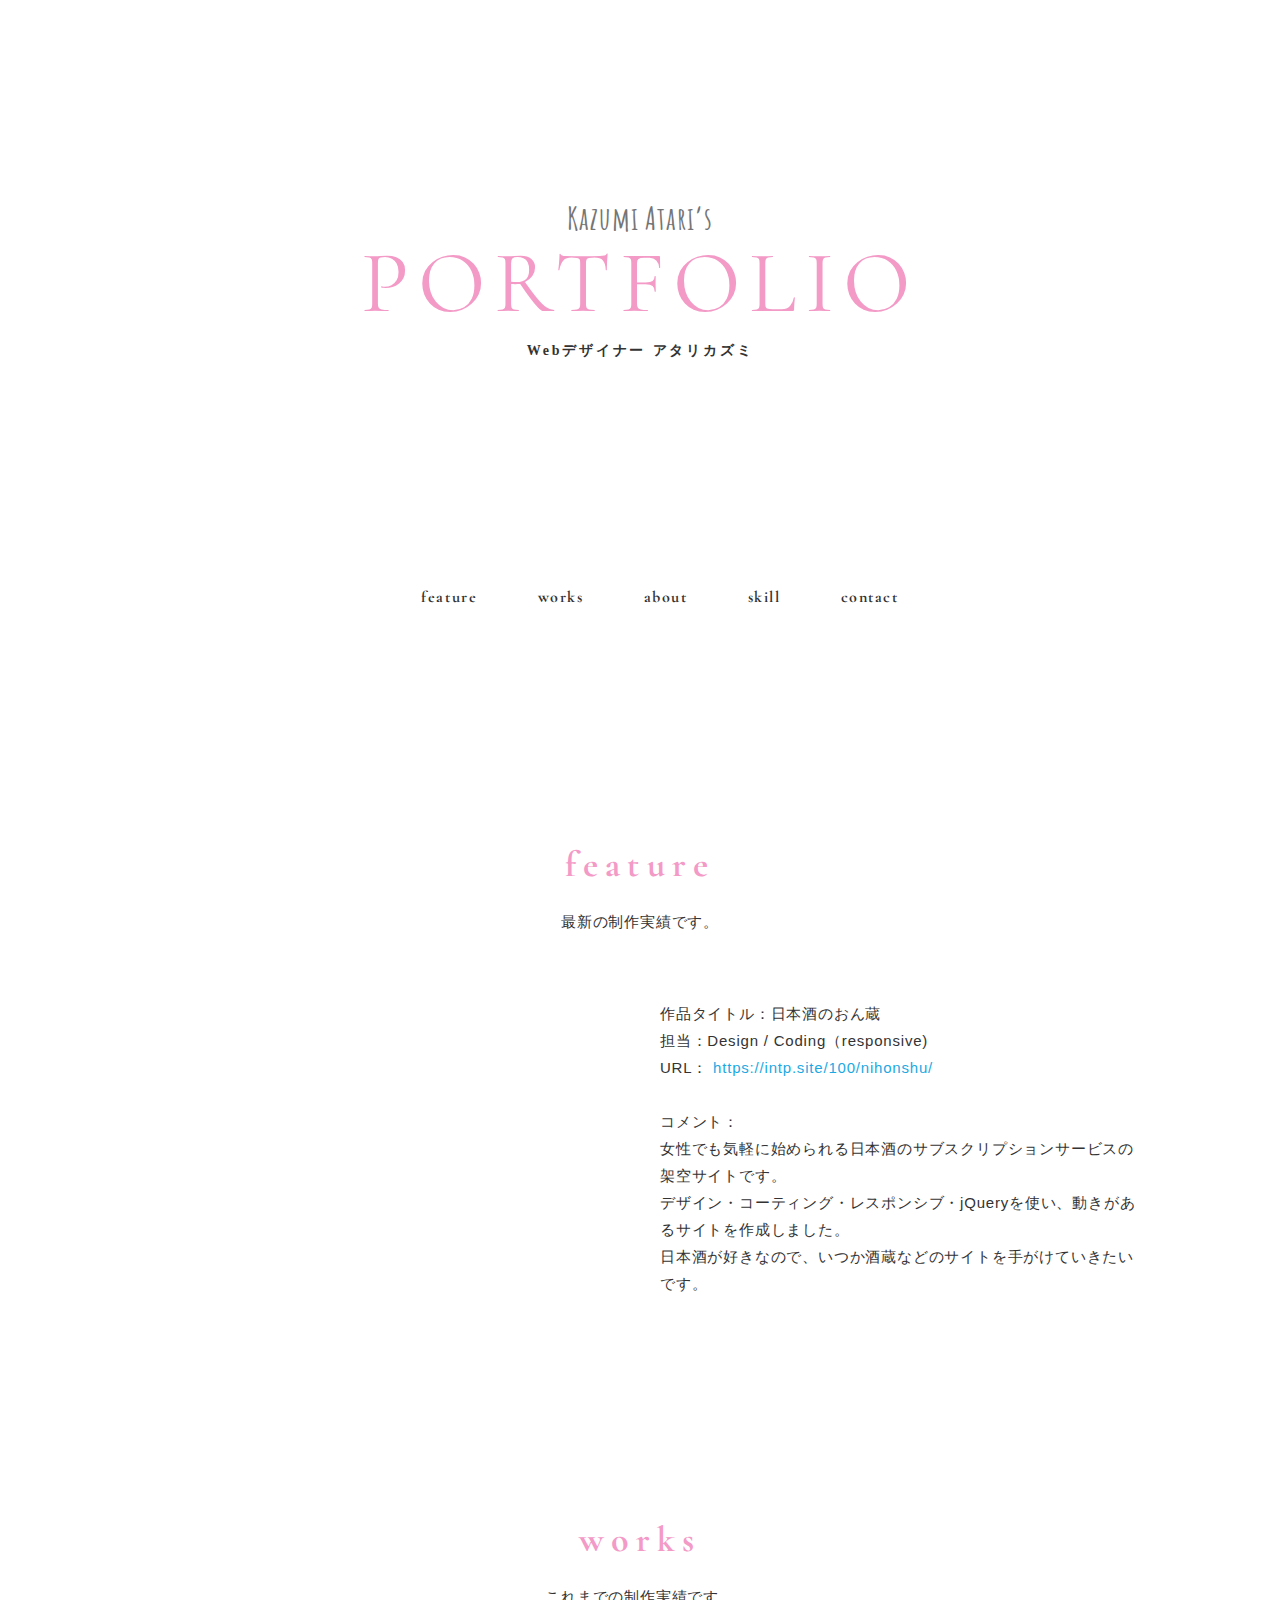
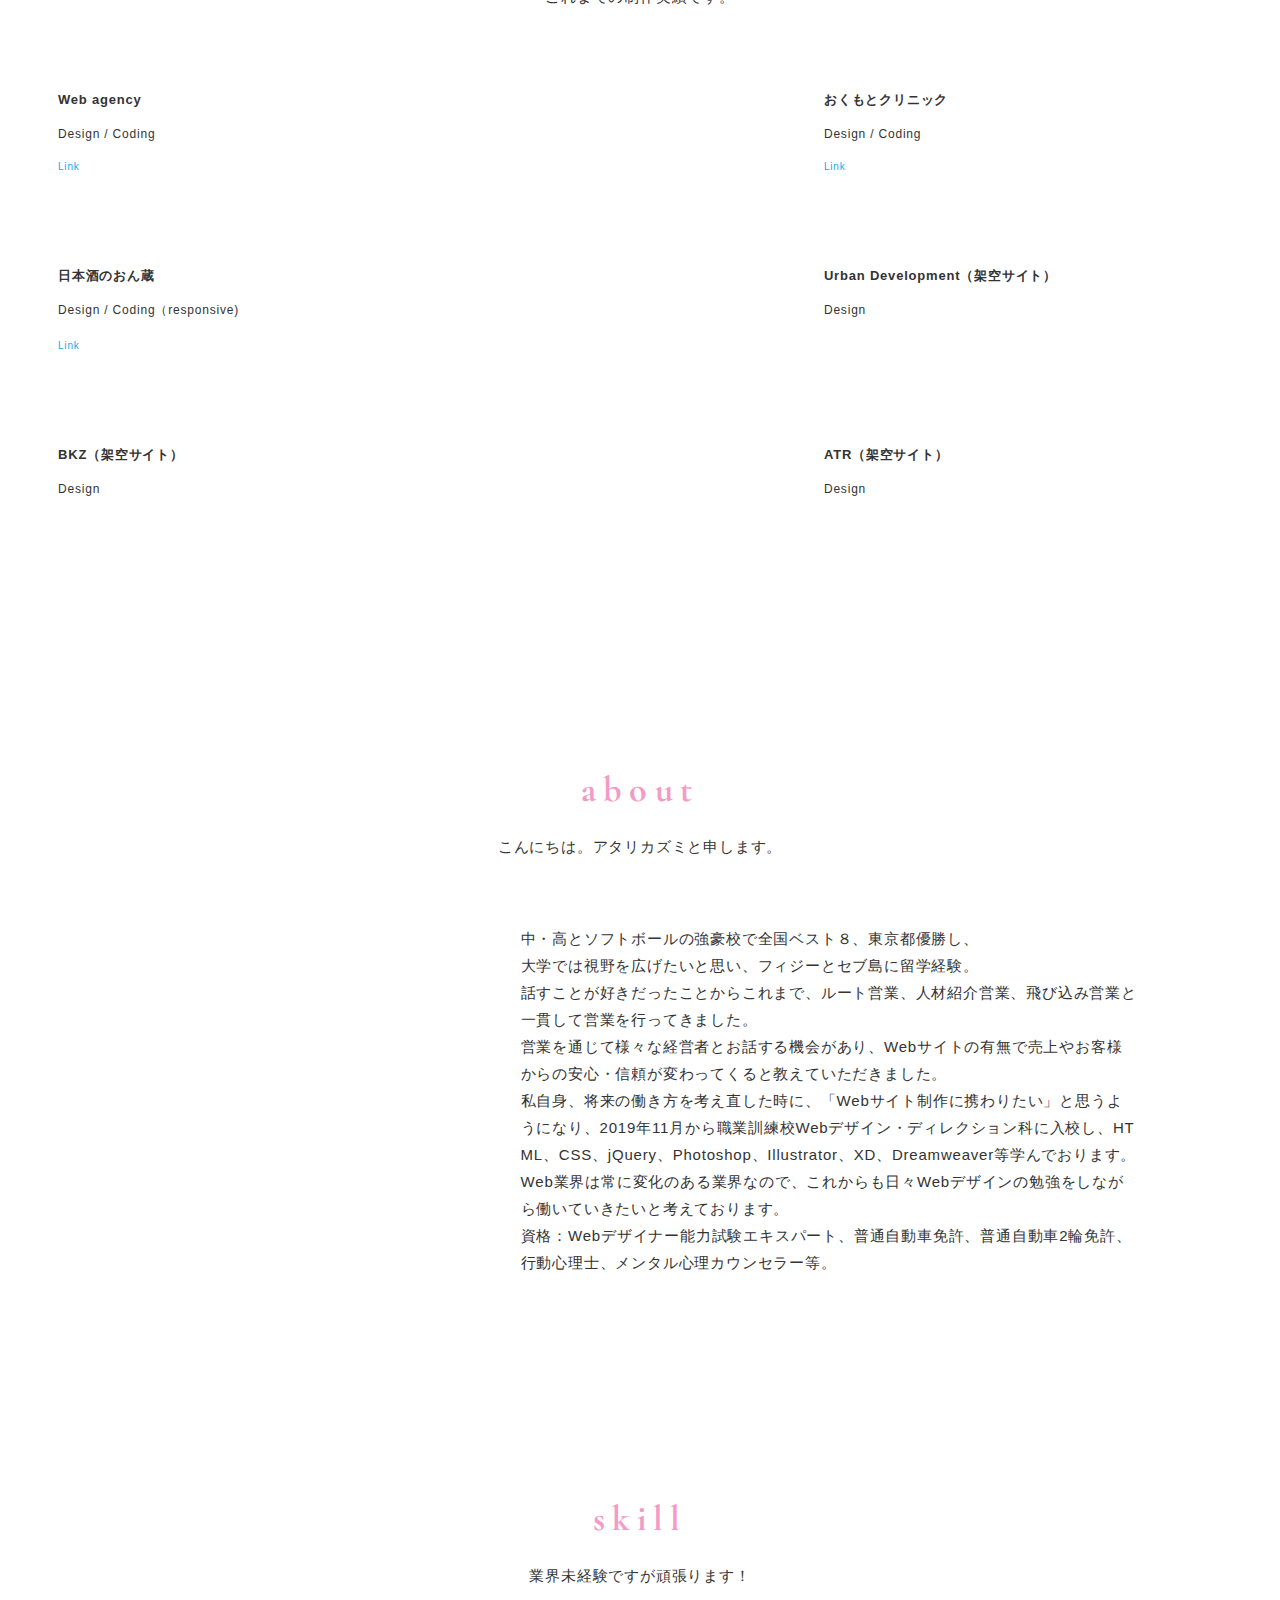
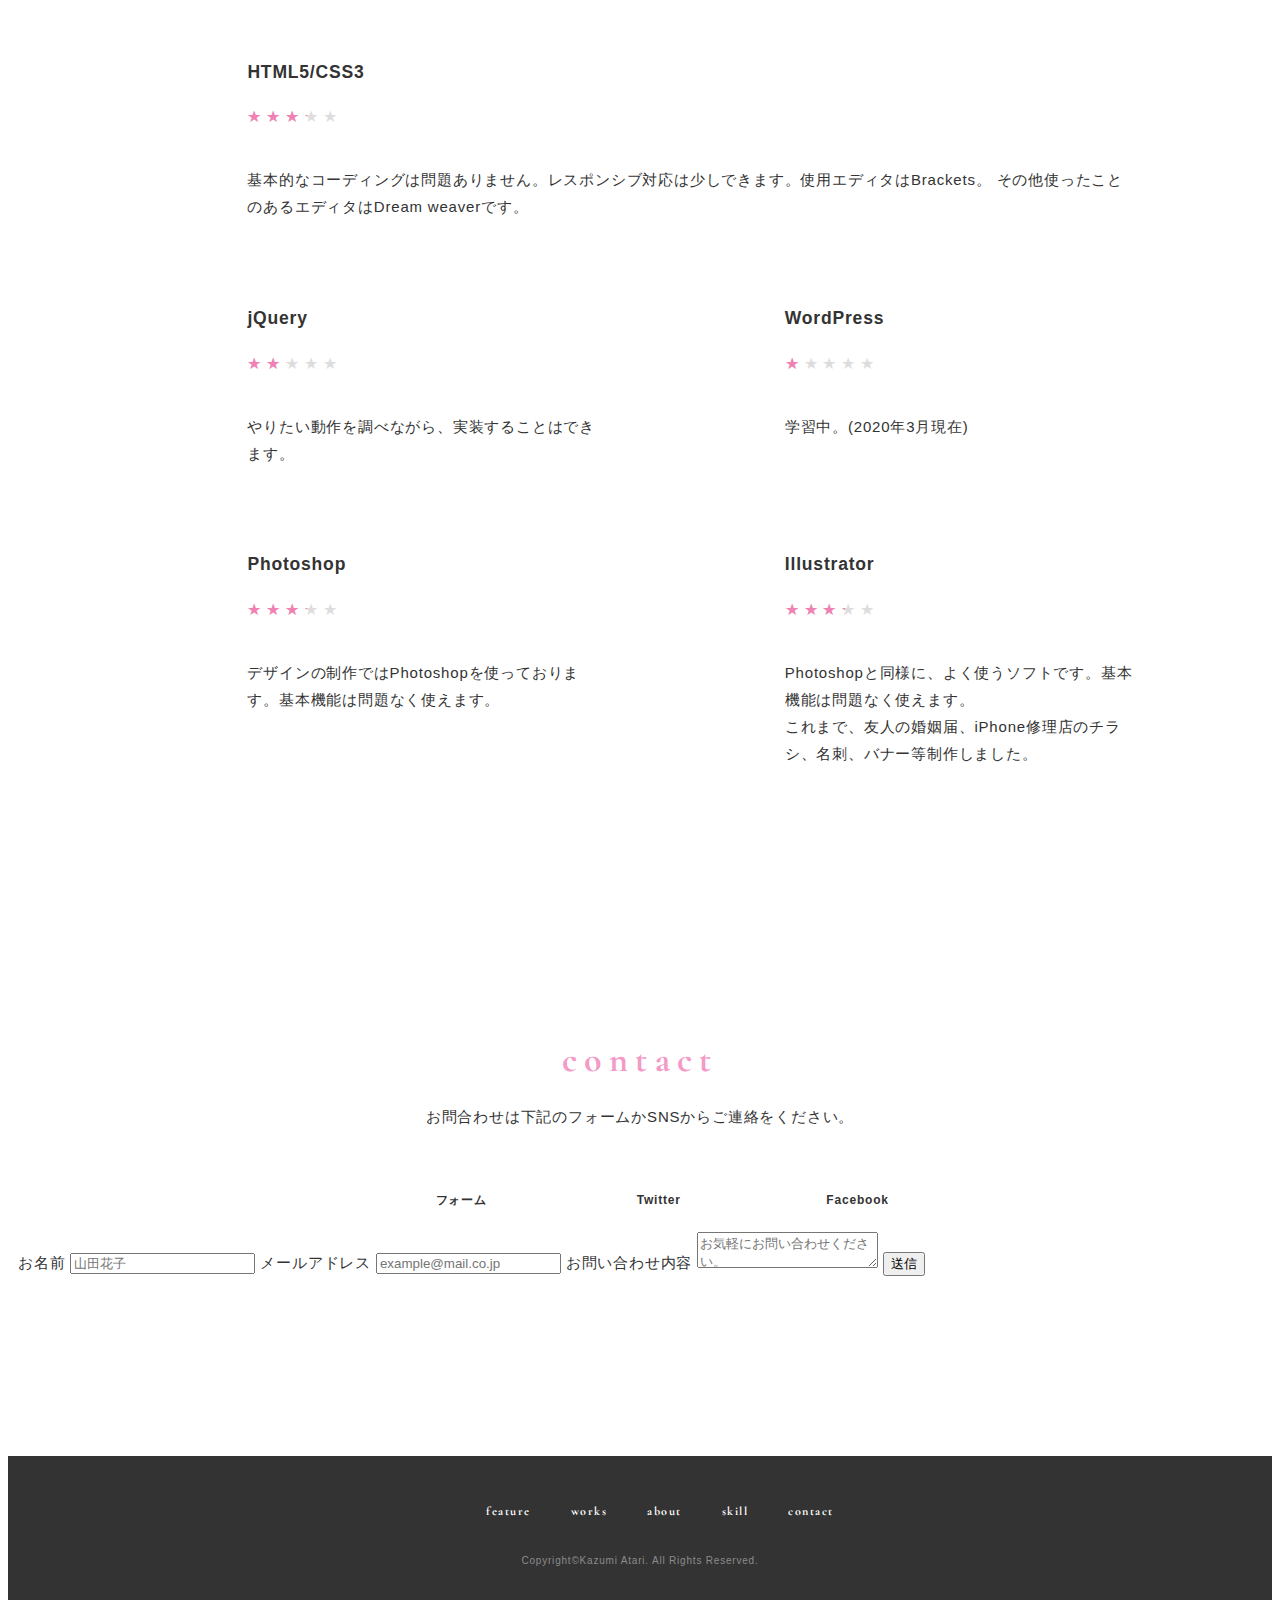
==== index.html @ 49585431 "問い合わせフォーム作成中" ====
<!DOCTYPE html>
<html>

<head>
    <meta charset="utf-8">
    <meta name="viewport" content="width=device-width,initial-scale=1.0,user-scalable=no">
    <meta property='og:type' content='website'>
    <meta property='og:title' content='Webデザイナーアタリカズミのポートフォリオ'>
    <meta property='og:url' content='URL入る'>
    <meta property='og:description' content='Webデザイナーアタリカズミのポートフォリオです。'>
    <meta property="og:image" content="img/ogp.png">
    <meta name="description" content="Webデザイナーアタリカズミのポートフォリオです。" />
    <title>Webデザイナーアタリカズミ ポートフォリオ</title>
    <link href="https://fonts.googleapis.com/css?family=Cormorant+Garamond&display=swap" rel="stylesheet">
    <link href="https://fonts.googleapis.com/css?family=Amatic+SC&display=swap" rel="stylesheet">
    <link href="css/reset.css" media="all" rel="stylesheet" type="text/css" />
    <link href="css/photoswipe/photoswipe.css" media="all" rel="stylesheet" type="text/css" />
    <link href="css/photoswipe/default-skin/default-skin.css" media="all" rel="stylesheet" type="text/css" />
    <link href="css/style.css" media="all" rel="stylesheet" type="text/css" />
    <link rel="shortcut icon" href="img/favicon.ico" />
</head>

<body>
    <div id="wrapper">
        <header id="header">
            <h1 class="logo">
                <span class="logo-name">Kazumi Atari’s</span>
                <span class="logo-title">PORTFOLIO</span>
                <span class="logo-desc">Webデザイナー アタリカズミ</span>
            </h1>
        </header>
        <nav id="gnav">
            <ul>
                <li><a href="#feature">FEATURE</a></li>
                <li><a href="#works">WORKS</a></li>
                <li><a href="#about">ABOUT</a></li>
                <li><a href="#skill">SKILL</a></li>
                <li><a href="#contact">CONTACT</a></li>
            </ul>
        </nav>
        <main id="contents">
            <section class="section" id="feature">
                <div class="inner">
                    <div class="section-title-block">
                        <h2 class="section-title">FEATURE</h2>
                        <p class="section-desc">
                            最新の制作実績です。
                        </p>
                    </div>
                    <div class="two-column-wrapper">
                        <div class="two-column-image">
                            <a href="https://intp.site/100/nihonshu/">
                                <img src="img/feature/feature1-1.jpg" alt="">
                            </a>
                        </div>
                        <div class="two-column-desc">
                            <p class="text">
                                作品タイトル：日本酒のおん蔵<br> 担当：Design / Coding（responsive)
                                <br> URL：
                                <a href="https://intp.site/100/nihonshu/">https://intp.site/100/nihonshu/</a><br>
                                <br> コメント：
                                <br>女性でも気軽に始められる日本酒のサブスクリプションサービスの架空サイトです。<br>
                                デザイン・コーティング・レスポンシブ・jQueryを使い、動きがあるサイトを作成しました。<br>
                                日本酒が好きなので、いつか酒蔵などのサイトを手がけていきたいです。
                            </p>
                        </div>
                    </div>
                </div>
            </section>
            <section class="section" id="works">
                <div class="inner">
                    <div class="section-title-block">
                        <h2 class="section-title">WORKS</h2>
                        <div class="section-desc">
                            <p class="text">
                                これまでの制作実績です。</p>
                        </div>
                    </div>
                    <div class="card-wrapper my-gallery">
                        <figure class="card">
                            <a href="img/works/work1-1.jpg" data-size="980x668" class="card-image">
                                <img src="img/works/work1-1.jpg" alt="" />
                            </a>
                            <figcaption class="card-caption">
                                <p class="card-caption-title">Web agency</p>
                                <p class="card-caption-info">Design / Coding</p>
                                <p class="card-caption-url"><a class="url-link" href="http://intp.site/100/webagency03/" target="_blank">Link</a></p>
                            </figcaption>
                        </figure>
                        <figure class="card">
                            <a href="img/works/work2-2.jpg" data-size="980x668" class="card-image">
                                <img src="img/works/work2-2.jpg" alt="" />
                            </a>
                            <figcaption class="card-caption">
                                <p class="card-caption-title">おくもとクリニック</p>
                                <p class="card-caption-info">Design / Coding</p>
                                <p class="card-caption-url"><a class="url-link" href="http://intp.site/100/okumoto02" target="_blank">Link</a></p>
                            </figcaption>
                        </figure>
                        <figure class="card">
                            <a href="img/works/work3-1.jpg" data-size="980x668" class="card-image">
                                <img src="img/works/work3-1.jpg" alt="" />
                            </a>
                            <figcaption class="card-caption">
                                <p class="card-caption-title">日本酒のおん蔵</p>
                                <p class="card-caption-info">Design / Coding（responsive)<p>
                                        <p class="card-caption-url"><a class="url-link" href="https://intp.site/100/nihonshu/" target="_blank">Link</a></p>
                            </figcaption>
                        </figure>
                        <figure class="card">
                            <a href="img/works/work4-2.jpg" data-size="980x668" class="card-image">
                                <img src="img/works/work4-2.jpg" alt="" />
                            </a>
                            <figcaption class="card-caption">
                                <p class="card-caption-title">Urban Development（架空サイト）</p>
                                <p class="card-caption-info">Design</p>
                                <p class="card-caption-url"></p>

                            </figcaption>
                        </figure>
                        <figure class="card">
                            <a href="img/works/work5-1.jpg" data-size="980x668" class="card-image">
                                <img src="img/works/work5-1.jpg" alt="" />
                            </a>
                            <figcaption class="card-caption">
                                <p class="card-caption-title">BKZ（架空サイト）</p>
                                <p class="card-caption-info">Design </p>
                                <p class="card-caption-url"></p>
                            </figcaption>
                        </figure>
                        <figure class="card">
                            <a href="img/works/work6-1.jpg" data-size="980x668" class="card-image">
                                <img src="img/works/work6-1.jpg" alt="" />
                            </a>
                            <figcaption class="card-caption">
                                <p class="card-caption-title">ATR（架空サイト）</p>
                                <p class="card-caption-info">Design</p>
                                <p class="card-caption-url"></p>
                            </figcaption>
                        </figure>

                    </div>
                </div>
            </section>

            <section class="section" id="about">
                <div class="inner">
                    <div class="section-title-block">
                        <h2 class="section-title">ABOUT</h2>
                        <p class="section-desc">
                            こんにちは。アタリカズミと申します。
                        </p>
                    </div>
                    <div class="two-column-wrapper">
                        <div class="two-column-image">
                            <img src="img/profile/myself1-1.jpg" alt="">
                        </div>
                        <div class="two-column-desc">
                            <p class="text">
                                中・高とソフトボールの強豪校で全国ベスト８、東京都優勝し、<br>大学では視野を広げたいと思い、フィジーとセブ島に留学経験。<br>話すことが好きだったことからこれまで、ルート営業、人材紹介営業、飛び込み営業と一貫して営業を行ってきました。<br>営業を通じて様々な経営者とお話する機会があり、Webサイトの有無で売上やお客様からの安心・信頼が変わってくると教えていただきました。<br>私自身、将来の働き方を考え直した時に、「Webサイト制作に携わりたい」と思うようになり、2019年11月から職業訓練校Webデザイン・ディレクション科に入校し、HTML、CSS、jQuery、Photoshop、Illustrator、XD、Dreamweaver等学んでおります。<br>Web業界は常に変化のある業界なので、これからも日々Webデザインの勉強をしながら働いていきたいと考えております。<br>
                                資格：Webデザイナー能力試験エキスパート、普通自動車免許、普通自動車2輪免許、行動心理士、メンタル心理カウンセラー等。
                            </p>
                        </div>
                    </div>
                </div>
            </section>
            <section class="section" id="skill">
                <div class="inner">
                    <div class="section-title-block">
                        <h2 class="section-title">SKILL</h2>
                        <p class="section-desc">
                            業界未経験ですが頑張ります！
                        </p>
                    </div>
                    <div class="card-wrapper">
                        <div class="card">
                            <div class="skill-icon">
                                <img src="img/skill/icon_html.png" alt="">
                            </div>
                            <div class="skill-desc">
                                <h3 class="skill-desc-title">HTML5/CSS3</h3>
                                <div class="rating">
                                    <p class="rate rate3"></p>
                                </div>
                                <p class="text">基本的なコーディングは問題ありません。レスポンシブ対応は少しできます。使用エディタはBrackets。 その他使ったことのあるエディタはDream weaverです。</p>
                            </div>
                        </div>
                        <div class="card">
                            <div class="skill-icon">
                                <img src="img/skill/icon_jQ.png" alt="">
                            </div>
                            <div class="skill-desc">
                                <h3 class="skill-desc-title">jQuery</h3>
                                <div class="rating">
                                    <p class="rate rate2"></p>
                                </div>
                                <p class="text">やりたい動作を調べながら、実装することはできます。</p>
                            </div>
                        </div>
                        <div class="card">
                            <div class="skill-icon">
                                <img src="img/skill/icon_wp.png" alt="">
                            </div>
                            <div class="skill-desc">
                                <h3 class="skill-desc-title">WordPress</h3>
                                <div class="rating">
                                    <p class="rate rate1"></p>
                                </div>
                                <p class="text">学習中。(2020年3月現在)</p>
                            </div>
                        </div>
                        <div class="card">
                            <div class="skill-icon">
                                <img src="img/skill/icon_ps.png" alt="">
                            </div>
                            <div class="skill-desc">
                                <h3 class="skill-desc-title">Photoshop</h3>
                                <div class="rating">
                                    <p class="rate rate3"></p>
                                </div>
                                <p class="text">デザインの制作ではPhotoshopを使っております。基本機能は問題なく使えます。</p>
                            </div>
                        </div>
                        <div class="card">
                            <div class="skill-icon">
                                <img src="img/skill/icon_ai.png" alt="">
                            </div>
                            <div class="skill-desc">
                                <h3 class="skill-desc-title">Illustrator</h3>
                                <div class="rating">
                                    <p class="rate rate3"></p>
                                </div>
                                <p class="text">Photoshopと同様に、よく使うソフトです。基本機能は問題なく使えます。<br>これまで、友人の婚姻届、iPhone修理店のチラシ、名刺、バナー等制作しました。</p>
                            </div>
                        </div>
                    </div>
                </div>
            </section>
            <section class="section" id="contact">
                <div class="inner">
                    <div class="section-title-block">
                        <h2 class="section-title">CONTACT</h2>
                        <p class="section-desc">
                            お問合わせは下記のフォームかSNSからご連絡をください。
                        </p>
                    </div>
                    <div class="contact-wrapper">
                        <div class="contact-list">
                            <ul>
                                <li><a href="https://forms.gle/TofEK4uDp6GhkSex5"><img src="img/mailicon1.png" alt=""><span class="contact-list-desc">フォーム</span></a></li>
                                <li><a href="https://twitter.com/9caratyotsuya" target="_blank"><img src="img/Twittericon2.png" alt=""><span class="contact-list-desc">Twitter</span></a></li>
                                <li><a href="https://www.facebook.com/kazumi.fujimori.1" target="_blank"><img src="img/facebookicon2.png" alt=""><span class="contact-list-desc">Facebook</span></a></li>
                            </ul>
                        </div>
                        <!--お問い合わせフォーム-->
                        <form action="https://docs.google.com/forms/u/0/d/e/1FAIpQLSdcruyiaCbQeuOy3saXbfIEdpFDTZ9BqQhht2-lJPRNF5uXUA/formResponse">
<!--                        <form method="post">-->
                            <label for="name">お名前</label>
                            <input id="name" type="text" name="entry.698546383" placeholder="山田花子" required>
                            <label for="email">メールアドレス</label>
                            <input id="email" type="text" name="entry.2118870447" placeholder="example@mail.co.jp" required>
                            <label for="msg">お問い合わせ内容</label>
                            <textarea id="msg" name="entry.1753307972" placeholder="お気軽にお問い合わせください。" required></textarea>
                            <button id="submit-button" type="button" name="button" value="送信">送信</button>
                        </form>
                    </div>
                </div>
            </section>
        </main>
        <footer id="footer">
            <div class="inner">
                <nav class="footer-link">
                    <ul>
                        <li><a href="#feature">FEATURE</a></li>
                        <li><a href="#works">WORKS</a></li>
                        <li><a href="#about">ABOUT</a></li>
                        <li><a href="#skill">SKILL</a></li>
                        <li><a href="#contact">CONTACT</a></li>
                    </ul>
                </nav>
                <p class="copyright">Copyright&copy;Kazumi Atari. All Rights Reserved.</p>
            </div>
        </footer>
    </div>


    <!-- Root element of PhotoSwipe. Must have class pswp. -->
    <div class="pswp" tabindex="-1" role="dialog" aria-hidden="true">

        <!-- Background of PhotoSwipe.
           It's a separate element as animating opacity is faster than rgba(). -->
        <div class="pswp__bg"></div>

        <!-- Slides wrapper with overflow:hidden. -->
        <div class="pswp__scroll-wrap">

            <!-- Container that holds slides.
              PhotoSwipe keeps only 3 of them in the DOM to save memory.
              Don't modify these 3 pswp__item elements, data is added later on. -->
            <div class="pswp__container">
                <div class="pswp__item"></div>
                <div class="pswp__item"></div>
                <div class="pswp__item"></div>
            </div>

            <!-- Default (PhotoSwipeUI_Default) interface on top of sliding area. Can be changed. -->
            <div class="pswp__ui pswp__ui--hidden">

                <div class="pswp__top-bar">

                    <!--  Controls are self-explanatory. Order can be changed. -->

                    <div class="pswp__counter"></div>

                    <button class="pswp__button pswp__button--close" title="Close (Esc)"></button>



                    <button class="pswp__button pswp__button--fs" title="Toggle fullscreen"></button>

                    <button class="pswp__button pswp__button--zoom" title="Zoom in/out"></button>

                    <!-- Preloader demo http://codepen.io/dimsemenov/pen/yyBWoR -->
                    <!-- element will get class pswp__preloader--active when preloader is running -->
                    <div class="pswp__preloader">
                        <div class="pswp__preloader__icn">
                            <div class="pswp__preloader__cut">
                                <div class="pswp__preloader__donut"></div>
                            </div>
                        </div>
                    </div>
                </div>

                <div class="pswp__share-modal pswp__share-modal--hidden pswp__single-tap">
                    <div class="pswp__share-tooltip"></div>
                </div>

                <button class="pswp__button pswp__button--arrow--left" title="Previous (arrow left)">
                </button>

                <button class="pswp__button pswp__button--arrow--right" title="Next (arrow right)">
                </button>

                <div class="pswp__caption">
                    <div class="pswp__caption__center"></div>
                </div>

            </div>

        </div>


    </div>
    <script src="https://ajax.googleapis.com/ajax/libs/jquery/1.12.4/jquery.min.js"></script>
    <script type='text/javascript' src="js/photoswipe/photoswipe.min.js"></script>
    <script type='text/javascript' src="js/photoswipe/photoswipe-ui-default.js"></script>
    <script type='text/javascript' src="js/photoswipe/photoswipe_setup.js"></script>
    <script type='text/javascript' src="js/script.js"></script>
</body></html>
---- css/style.css ----
/* CSS Document */

*,
*:before,
*:after {
  -webkit-box-sizing: border-box;
  -moz-box-sizing: border-box;
  -o-box-sizing: border-box;
  -ms-box-sizing: border-box;
  box-sizing: border-box;
}

body {
  font-family: 'ヒラギノ角ゴ Pro W3', 'Hiragino Kaku Gothic Pro', "游ゴシック Medium", "Yu Gothic Medium", "游ゴシック体", YuGothic, 'メイリオ', Meiryo, Osaka, 'ＭＳ Ｐゴシック', 'MS PGothic', sans-serif;
  color: #333;
  font-size: 15px;
  line-height: 1.8;
  letter-spacing: .8px;
  word-break: break-all;
}

a {
  color: #1ca9e3;
  text-decoration: none;
}

a:hover,
a:hover img {
  opacity: .8;
  -webkit-transition: all .3s;
  -moz-transition: all .3s;
  -ms-transition: all .3s;
  -o-transition: all .3s;
  transition: all .3s;
}

img,
video,
object {
  max-width: 100%;
  height: auto;
  border: none;
  vertical-align: bottom;
  display: block;
}

ul,
li {
  list-style: none;
}

/*--------------------------------
　全体
---------------------------------*/

#wrapper {
  background-color: #fff;
}

.inner {
  max-width: 1320px;
  width: 100%;
  margin: 0 auto;
  padding: 0 10px;
}

#contents {
  padding: 100px 0;
}

/*--------------------------------
　ヘッダー
---------------------------------*/

#header {
  display: -webkit-box;
  display: -ms-flexbox;
  display: flex;
  -webkit-box-pack: center;
  -ms-flex-pack: center;
  justify-content: center;
  -webkit-align-items: center;
  -ms-align-items: center;
  align-items: center;
  height: 550px;
}

#header .logo {
  display: block;
}

#header .logo-name {
  display: block;
  font-family: 'Amatic SC', cursive;
  font-size: 32px;
  line-height: 1;
  text-align: center;
  color: #757575;
  margin-bottom: 5px;
}

#header .logo-title {
  font-family: 'Cormorant Garamond', serif;
  font-size: 88px;
  font-weight: normal;
  color: #f39ac7;
  line-height: 1;
  letter-spacing: .1em;
}

#header .logo-desc {
  font-family: "ヒラギノ明朝 Pro", "Hiragino Mincho Pro", "游明朝体", "Yu Mincho", YuMincho, "MS P明朝", "MS PMincho", serif;
  display: block;
  font-size: 14px;
  letter-spacing: .2em;
  text-align: center;
  margin-top: 10px;

}

/*--------------------------------
　グローバルナビ
---------------------------------*/

#gnav {
  padding: 10px;
  font-family: 'Cormorant Garamond', serif;

  z-index: 100;
}

#gnav ul {
  display: -webkit-box;
  display: -ms-flexbox;
  display: flex;
  -ms-flex-wrap: wrap;
  flex-wrap: wrap;
  -webkit-box-pack: center;
  -ms-flex-pack: center;
  justify-content: center;
}

#gnav li {
  padding: 0 30px;
}

#gnav li a {
  font-weight: bold;
  font-size: 16px;
  color: #333;
  letter-spacing: .1em;
  text-transform: lowercase;
}

#gnav.fixed {
  position: fixed;
  top: 0;
  left: 0;
  width: 100%;
  background-color: #fff;
  box-shadow: 0px 6px 3px -3px rgba(0, 0, 0, 0.2);
  -webkit-box-shadow: 0px 6px 3px -3px rgba(0, 0, 0, 0.2);
  -moz-box-shadow: 0px 6px 3px -3px rgba(0, 0, 0, 0.2);
  transform: translate3d(0, 0, 0);
}

/*--------------------------------
　Section
---------------------------------*/

.section .inner {
  padding: 80px 10px;
}

.section .section-title-block {
  text-align: center;
  margin-bottom: 30px;
}

.section .section-title {
  font-family: 'Cormorant Garamond', serif;
  text-transform: lowercase;
  letter-spacing: .2em;
  display: inline-block;
  font-size: 36px;
  line-height: 1;
  margin-bottom: 10px;
  color: #f39ac7;
}

.section .section-desc {
  text-align: center;
}

.two-column-wrapper {
  width: 80%;
  margin: 0 auto;
  padding: 20px 0;
  display: -webkit-box;
  display: -ms-flexbox;
  display: flex;
  -ms-flex-wrap: nowrap;
  flex-wrap: nowrap;
  -webkit-box-pack: justify;
  -ms-flex-pack: justify;
  justify-content: space-between;
}

.two-column-image {
  width: 33%;
}

.two-column-image img {
  margin: 0 auto;
}

.two-column-desc {
  width: 62%;
}

/*--------------------------------
　feature
---------------------------------*/

#feature .two-column-image {
  width: 48%;
}

#feature .two-column-desc {
  width: 48%;
}

/*--------------------------------
　works
---------------------------------*/

#works .card {
  width: 32%;
}

#works .card {
  margin-bottom: 50px;
}

#works .card-image {
  display: block;
  margin-bottom: 8px;
}

#works .card-caption-title {
  font-size: 13px;
  font-weight: bold;
}

#works .card-caption-info {
  font-size: 12px;
}

#works .card-caption-url {
  font-size: 10px;
}

#works .card-wrapper {
  padding: 20px 0;
  display: -webkit-box;
  display: -ms-flexbox;
  display: flex;
  -ms-flex-wrap: wrap;
  flex-wrap: wrap;
  -webkit-box-pack: justify;
  -ms-flex-pack: justify;
  justify-content: space-between;
}

/*--------------------------------
　about
---------------------------------*/

#about .two-column-image {
  width: 33%;
}

#about .two-column-desc {
  width: 62%;
}

/*--------------------------------
 skill
---------------------------------*/

#skill .card-wrapper {
  width: 80%;
  margin: 0 auto;
  padding: 20px 0;
  display: -webkit-box;
  display: -ms-flexbox;
  display: flex;
  -ms-flex-wrap: wrap;
  flex-wrap: wrap;
  -webkit-box-pack: justify;
  -ms-flex-pack: justify;
  justify-content: space-between;
}

#skill .card {
  flex-basis: 46%;
  margin-bottom: 50px;
  display: -webkit-box;
  display: -ms-flexbox;
  display: flex;
  -ms-flex-wrap: nowrap;
  flex-wrap: nowrap;
  -webkit-box-pack: justify;
  -ms-flex-pack: justify;
  justify-content: space-between;
}

#skill .card:first-child {
  flex-basis: 100%;
}

#skill .skill-icon {
  flex-basis: 75px;
}

#skill .skill-icon img {
  width: 75px;
}

#skill .skill-desc {
  flex-basis: calc(100% - 75px - 30px);
}

#skill .skill-desc-title {
  margin-bottom: 3px;
}

#skill .rate {
  font-size: 16px;
  position: relative;
  display: inline-block;
  width: 100%;
  height: 20px;
  letter-spacing: .3em;
}

#skill .rate:before,
#skill .rate:after {
  line-height: 20px;
  position: absolute;
  top: 0;
  left: 0;
  display: inline-block;
  height: 20px;
  content: "★★★★★";
}

#skill .rate:before {
  color: #ddd;
}

#skill .rate:after {
  overflow: hidden;
  white-space: nowrap;
  color: #f181b4;
}

#skill .rate1:after {
  width: 20px;
}

#skill .rate2:after {
  width: 40px;
}

#skill .rate3:after {
  width: 60px;
}

#skill .rate4:after {
  width: 80px;
}

#skill .rate5:after {
  width: 100px;
}

/*--------------------------------
 contact
---------------------------------*/

#contact .contact-list {
  padding: 20px 0;
}

#contact .contact-list ul {
  width: 40%;
  margin: 0 auto;
  display: -webkit-box;
  display: -ms-flexbox;
  display: flex;
  -ms-flex-wrap: wrap;
  flex-wrap: wrap;
  -webkit-box-pack: justify;
  -ms-flex-pack: justify;
  justify-content: space-between;
  align-self: flex-end;
}

#contact .contact-list li {
  text-align: center;
}

#contact .contact-list li a {
  color: #333;
}

#contact .contact-list li img {
  width: 60px;
  margin: 0 auto 5px;
}

#contact .contact-list-desc {
  font-size: 12px;
  font-weight: bold;
}

/*--------------------------------
 Footer
---------------------------------*/

#footer {
  background-color: #333;
}

#footer .inner {
  padding: 30px;
}

#footer .footer-link ul {
  font-family: 'Cormorant Garamond', serif;
  letter-spacing: .1em;
  text-transform: lowercase;
  margin-bottom: 30px;
  display: -webkit-box;
  display: -ms-flexbox;
  display: flex;
  -ms-flex-wrap: wrap;
  flex-wrap: wrap;
  -webkit-justify-content: center;
  -moz-justify-content: center;
  justify-content: center;
}

#footer .footer-link li {
  font-size: 12px;
  padding: 0 20px;
}

#footer .footer-link li a {
  color: #fff;
  font-weight: bold;
}

#footer .copyright {
  font-size: 10px;
  color: #8c8c8c;
  text-align: center;
}

/*media Queries 767
----------------------------------------------------*/

@media screen and (max-width: 767px) {
  body {
    font-size: 13px;
    line-height: 1.7;
  }

  #header {
    height: 60vh;
  }

  #header .logo-title {
    font-size: 40px;
  }

  #header .logo-name {
    font-size: 16px;
  }

  #header .logo-desc {
    font-size: 10px;
  }

  #gnav li {
    padding: 0 10px;
  }

  #gnav li a {
    font-size: 12px;
  }

  #gnav li a:hover {
    opacity: 1;
  }

  #contents {
    padding: 40px 0;
  }

  .section .inner {
    padding: 30px 15px;
  }

  .section .section-title-block {
    margin-bottom: 10px;
  }

  .section .section-title {
    font-size: 32px;
  }

  #feature .two-column-wrapper {
    width: 100%;
    -ms-flex-wrap: wrap;
    flex-wrap: wrap;
  }

  #feature .two-column-image {
    width: 90%;
    margin: 0 auto 20px;
  }

  #feature .two-column-desc {
    width: 100%;
  }

  #works .card {
    width: 48%;
  }

  #works .card-caption-title {
    font-size: 12px;
  }

  #works .card-caption-info {
    font-size: 11px;
  }

  #about .two-column-wrapper {
    width: 100%;
    -ms-flex-wrap: wrap;
    flex-wrap: wrap;
  }

  #about .two-column-image {
    width: 50%;
    margin: 0 auto 20px;
  }

  #about .two-column-desc {
    width: 100%;
  }

  #skill .card-wrapper {
    width: 100%;
  }

  #skill .card {
    flex-basis: 100%;
  }

  #skill .skill-icon {
    flex-basis: 45px;
  }

  #skill .skill-icon img {
    width: 45px;
  }

  #skill .skill-desc {
    flex-basis: calc(100% - 45px - 20px);
  }

  #skill .rate {
    height: 15px;
    font-size: 15px;
  }

  #skill .rate:before,
  #skill .rate:after {
    height: 15px;
    line-height: 15px;
  }

  #skill .rate1:after {
    width: 15px;
  }

  #skill .rate2:after {
    width: 35px;
  }

  #skill .rate3:after {
    width: 55px;
  }

  #skill .rate4:after {
    width: 75px;
  }

  #skill .rate5:after {
    width: 95px;
  }

  #contact .contact-list ul {
    width: 100%;
  }

  #contact .contact-list li {
    flex-basis: 30%;
  }

  #contact .contact-list li img {
    width: 30px;
  }

  #contact .contact-list-desc {
    font-size: 12px;
  }

  #footer .inner {
    padding: 20px 0;
  }

  #footer .footer-link li {
    font-size: 10px;
    padding: 0 10px;
    margin-bottom: 5px;
  }
}
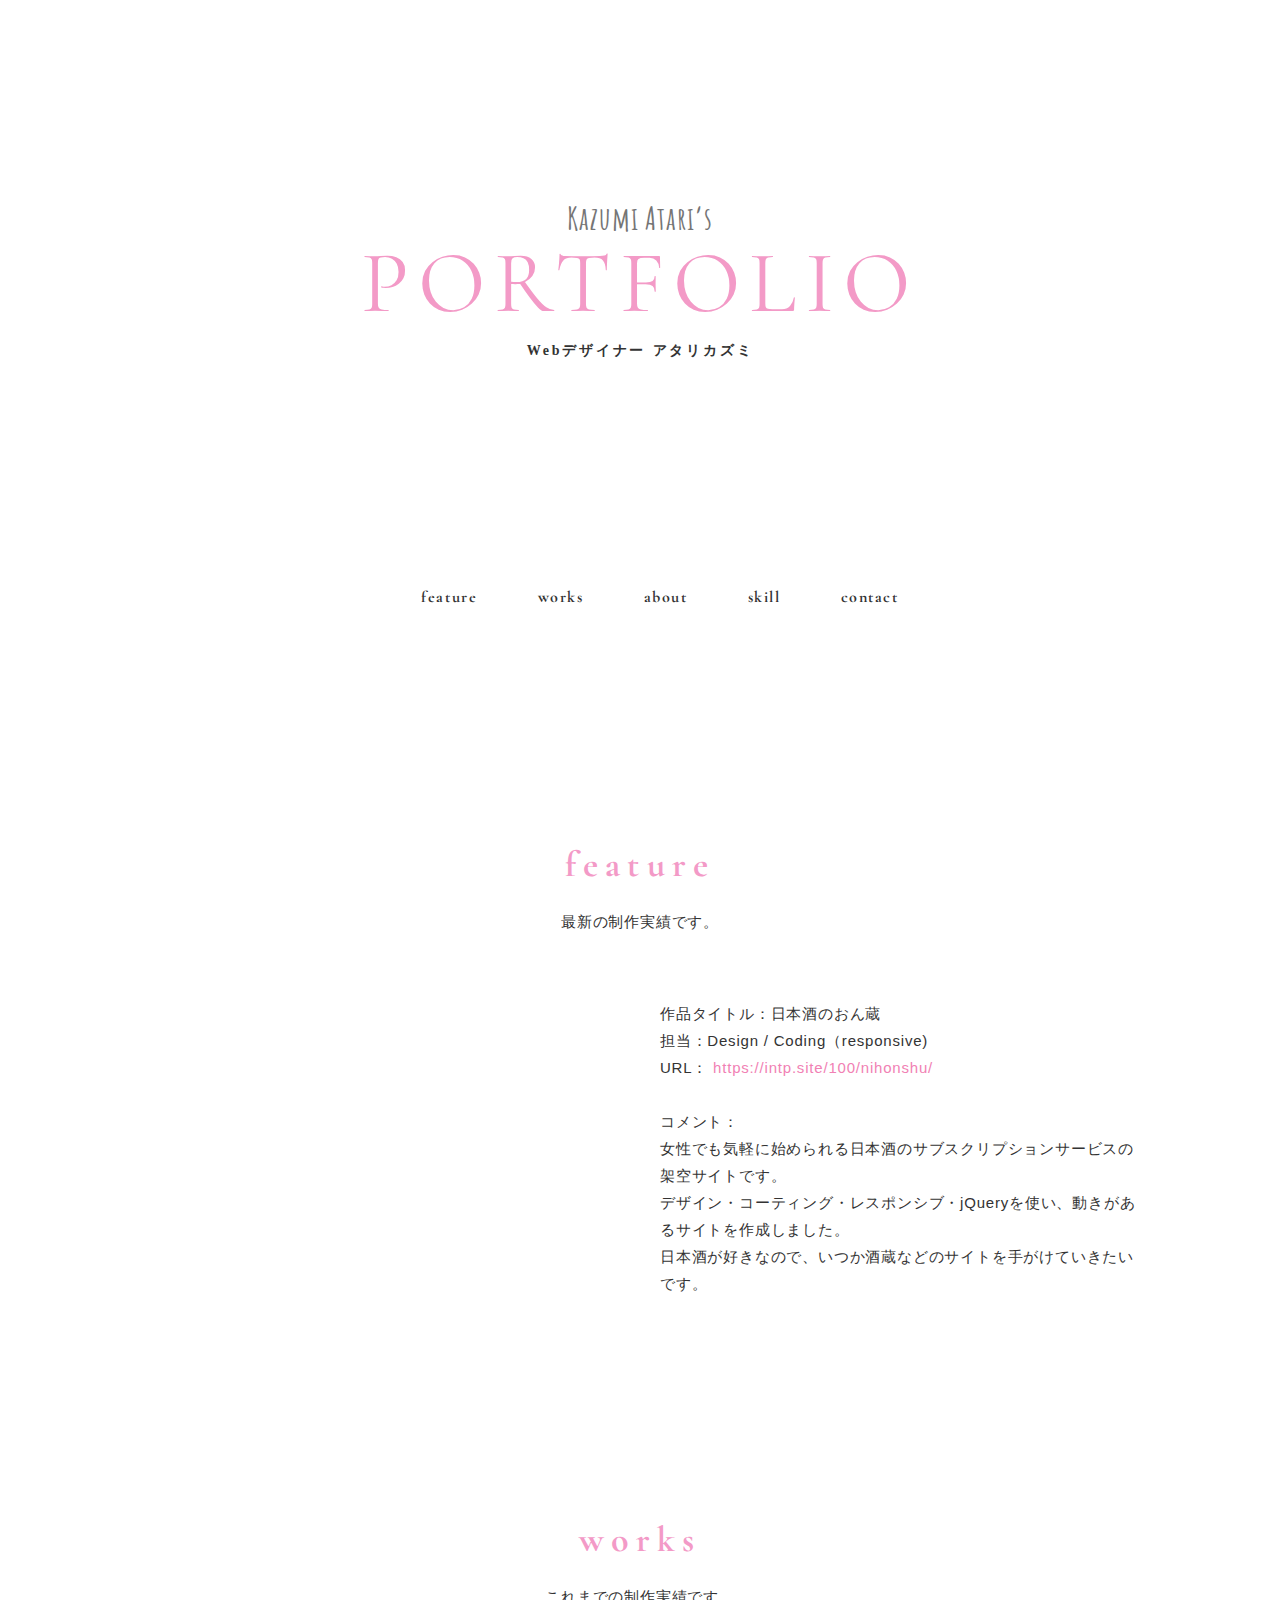
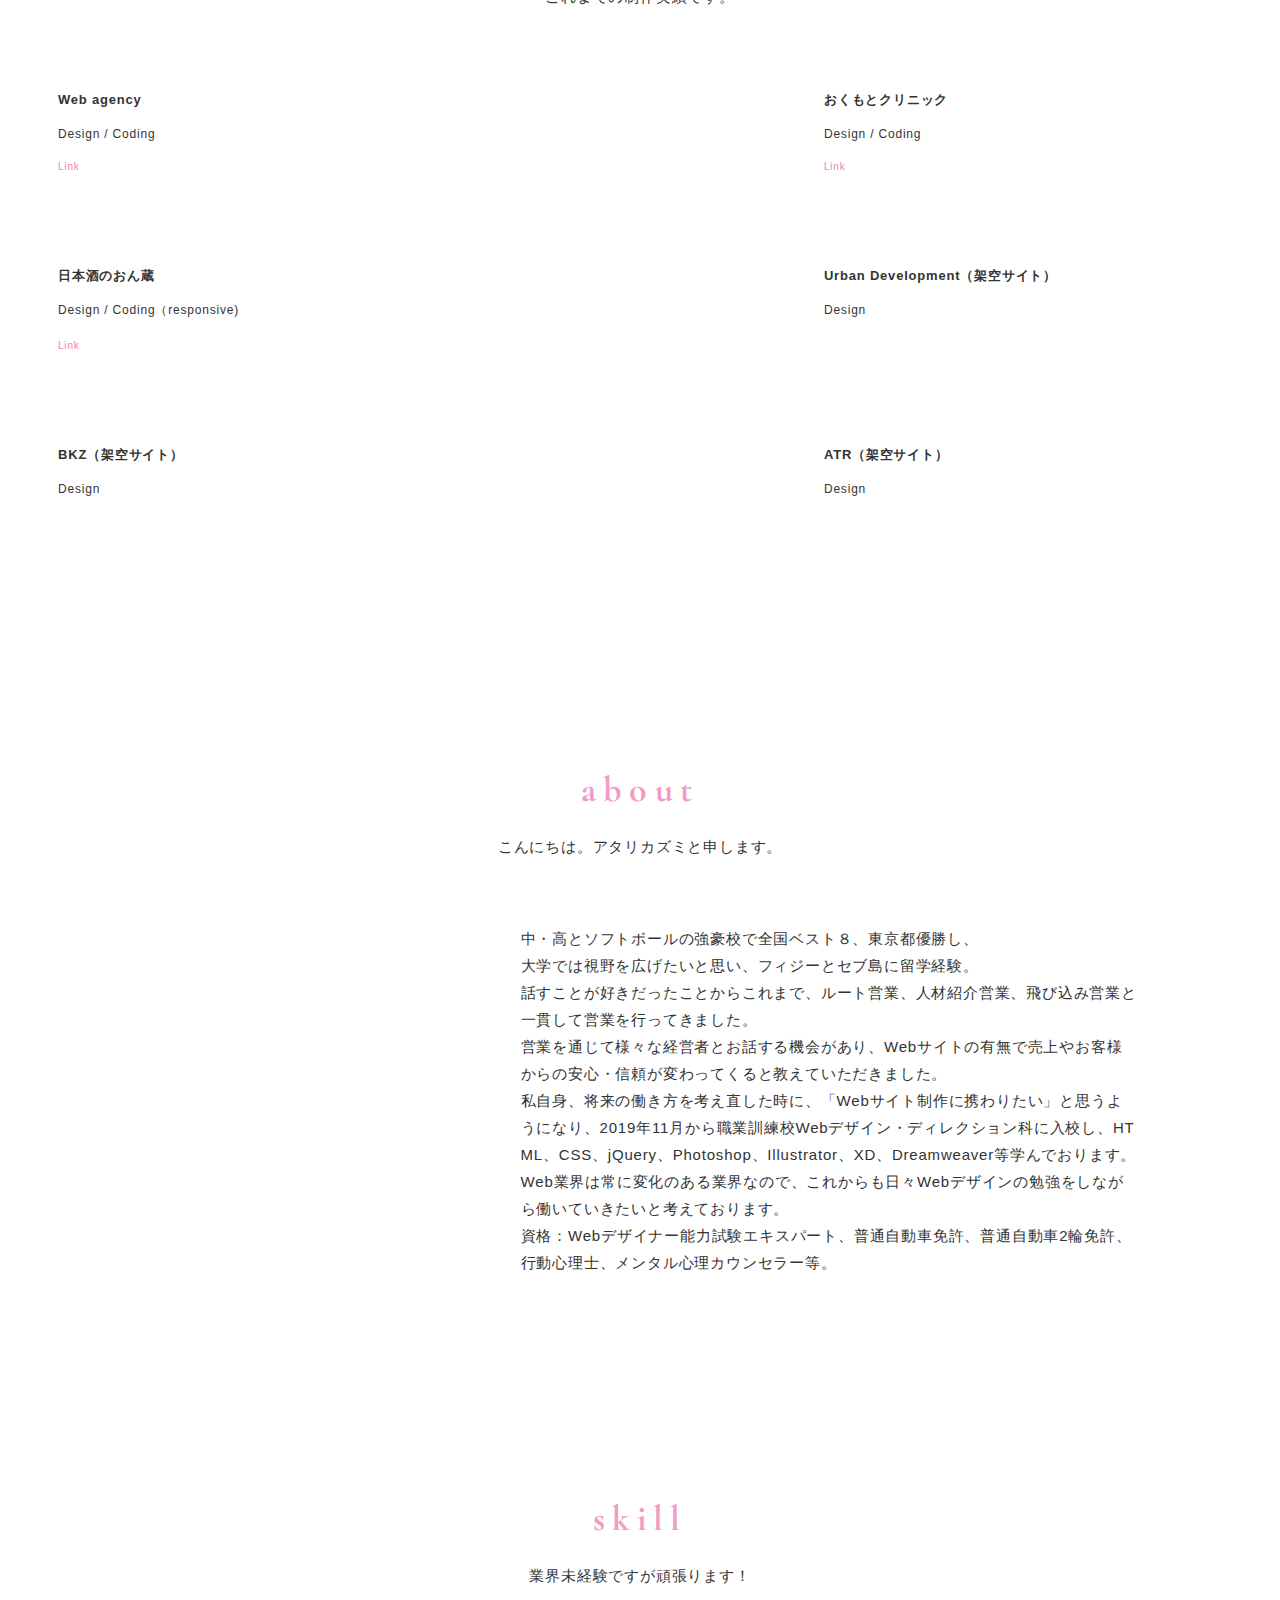
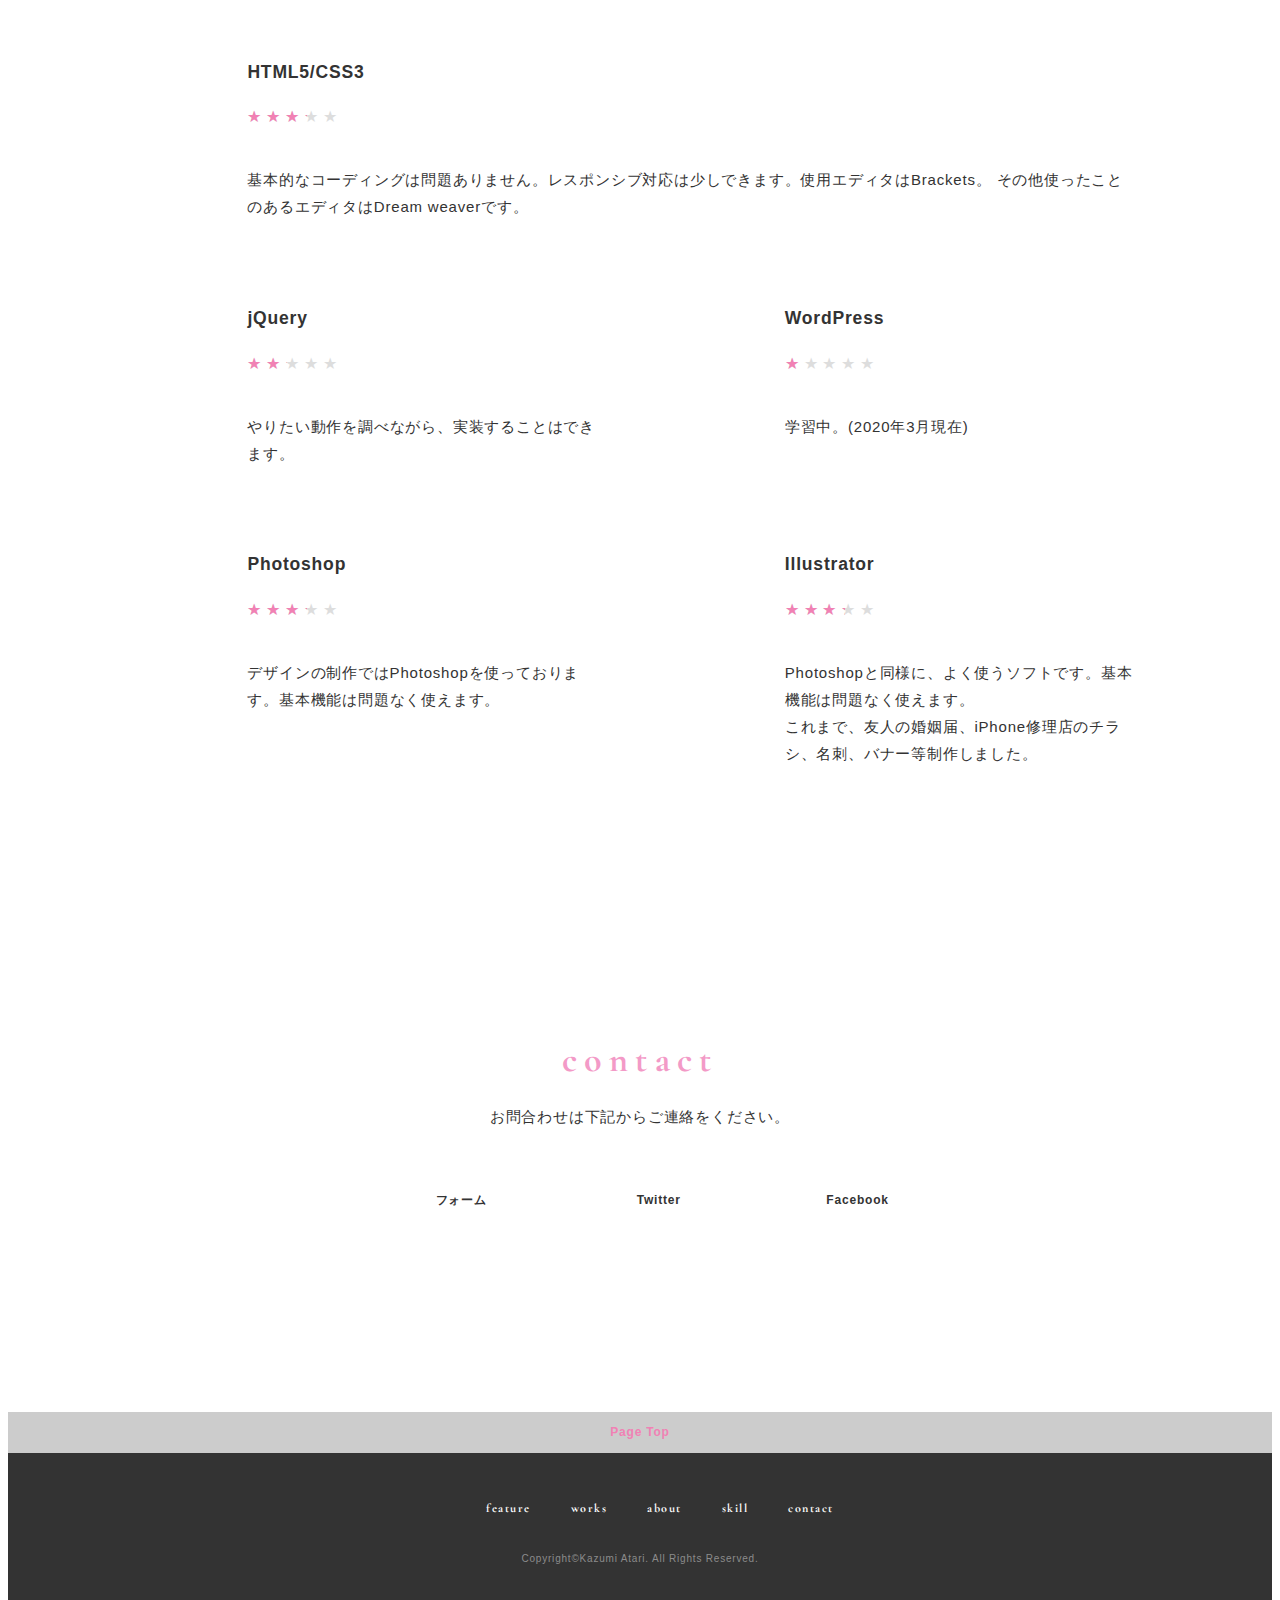
==== commit d52b70b7: "お問い合わせフォーム完成" ====
--- a/index.html
+++ b/index.html
@@ -6,7 +6,7 @@
     <meta name="viewport" content="width=device-width,initial-scale=1.0,user-scalable=no">
     <meta property='og:type' content='website'>
     <meta property='og:title' content='Webデザイナーアタリカズミのポートフォリオ'>
-    <meta property='og:url' content='URL入る'>
+    <meta property='og:url' content='http://intp.site/100/kazumi-atari-portfolio/'>
     <meta property='og:description' content='Webデザイナーアタリカズミのポートフォリオです。'>
     <meta property="og:image" content="img/ogp.png">
     <meta name="description" content="Webデザイナーアタリカズミのポートフォリオです。" />
@@ -18,6 +18,7 @@
     <link href="css/photoswipe/default-skin/default-skin.css" media="all" rel="stylesheet" type="text/css" />
     <link href="css/style.css" media="all" rel="stylesheet" type="text/css" />
     <link rel="shortcut icon" href="img/favicon.ico" />
+    <link rel="stylesheet" href="css/contact.css" />
 </head>
 
 <body>
@@ -241,33 +242,30 @@
                     <div class="section-title-block">
                         <h2 class="section-title">CONTACT</h2>
                         <p class="section-desc">
-                            お問合わせは下記のフォームかSNSからご連絡をください。
+                            お問合わせは下記からご連絡をください。
                         </p>
                     </div>
                     <div class="contact-wrapper">
                         <div class="contact-list">
                             <ul>
-                                <li><a href="https://forms.gle/TofEK4uDp6GhkSex5"><img src="img/mailicon1.png" alt=""><span class="contact-list-desc">フォーム</span></a></li>
+                                <li><a href="contact.html"><img src="img/mailicon1.png" alt=""><span class="contact-list-desc">フォーム</span></a></li>
                                 <li><a href="https://twitter.com/9caratyotsuya" target="_blank"><img src="img/Twittericon2.png" alt=""><span class="contact-list-desc">Twitter</span></a></li>
                                 <li><a href="https://www.facebook.com/kazumi.fujimori.1" target="_blank"><img src="img/facebookicon2.png" alt=""><span class="contact-list-desc">Facebook</span></a></li>
                             </ul>
                         </div>
-                        <!--お問い合わせフォーム-->
-                        <form action="https://docs.google.com/forms/u/0/d/e/1FAIpQLSdcruyiaCbQeuOy3saXbfIEdpFDTZ9BqQhht2-lJPRNF5uXUA/formResponse">
-<!--                        <form method="post">-->
-                            <label for="name">お名前</label>
-                            <input id="name" type="text" name="entry.698546383" placeholder="山田花子" required>
-                            <label for="email">メールアドレス</label>
-                            <input id="email" type="text" name="entry.2118870447" placeholder="example@mail.co.jp" required>
-                            <label for="msg">お問い合わせ内容</label>
-                            <textarea id="msg" name="entry.1753307972" placeholder="お気軽にお問い合わせください。" required></textarea>
-                            <button id="submit-button" type="button" name="button" value="送信">送信</button>
-                        </form>
+                        <div class="loading hide"></div>
                     </div>
                 </div>
             </section>
         </main>
         <footer id="footer">
+            <div class="pageTop">
+
+                <a href="#header">
+                    <div id="js-pageTop">Page Top </div>
+                </a>
+
+            </div>
             <div class="inner">
                 <nav class="footer-link">
                     <ul>
@@ -356,4 +354,6 @@
     <script type='text/javascript' src="js/photoswipe/photoswipe-ui-default.js"></script>
     <script type='text/javascript' src="js/photoswipe/photoswipe_setup.js"></script>
     <script type='text/javascript' src="js/script.js"></script>
-</body></html>
+</body>
+
+</html>
--- a/css/style.css
+++ b/css/style.css
@@ -3,50 +3,50 @@
 *,
 *:before,
 *:after {
-  -webkit-box-sizing: border-box;
-  -moz-box-sizing: border-box;
-  -o-box-sizing: border-box;
-  -ms-box-sizing: border-box;
-  box-sizing: border-box;
+    -webkit-box-sizing: border-box;
+    -moz-box-sizing: border-box;
+    -o-box-sizing: border-box;
+    -ms-box-sizing: border-box;
+    box-sizing: border-box;
 }
 
 body {
-  font-family: 'ヒラギノ角ゴ Pro W3', 'Hiragino Kaku Gothic Pro', "游ゴシック Medium", "Yu Gothic Medium", "游ゴシック体", YuGothic, 'メイリオ', Meiryo, Osaka, 'ＭＳ Ｐゴシック', 'MS PGothic', sans-serif;
-  color: #333;
-  font-size: 15px;
-  line-height: 1.8;
-  letter-spacing: .8px;
-  word-break: break-all;
+    font-family: 'ヒラギノ角ゴ Pro W3', 'Hiragino Kaku Gothic Pro', "游ゴシック Medium", "Yu Gothic Medium", "游ゴシック体", YuGothic, 'メイリオ', Meiryo, Osaka, 'ＭＳ Ｐゴシック', 'MS PGothic', sans-serif;
+    color: #333;
+    font-size: 15px;
+    line-height: 1.8;
+    letter-spacing: .8px;
+    word-break: break-all;
 }
 
 a {
-  color: #1ca9e3;
-  text-decoration: none;
+    color: #1ca9e3;
+    text-decoration: none;
 }
 
 a:hover,
 a:hover img {
-  opacity: .8;
-  -webkit-transition: all .3s;
-  -moz-transition: all .3s;
-  -ms-transition: all .3s;
-  -o-transition: all .3s;
-  transition: all .3s;
+    opacity: .8;
+    -webkit-transition: all .3s;
+    -moz-transition: all .3s;
+    -ms-transition: all .3s;
+    -o-transition: all .3s;
+    transition: all .3s;
 }
 
 img,
 video,
 object {
-  max-width: 100%;
-  height: auto;
-  border: none;
-  vertical-align: bottom;
-  display: block;
+    max-width: 100%;
+    height: auto;
+    border: none;
+    vertical-align: bottom;
+    display: block;
 }
 
 ul,
 li {
-  list-style: none;
+    list-style: none;
 }
 
 /*--------------------------------
@@ -54,18 +54,18 @@
 ---------------------------------*/
 
 #wrapper {
-  background-color: #fff;
+    background-color: #fff;
 }
 
 .inner {
-  max-width: 1320px;
-  width: 100%;
-  margin: 0 auto;
-  padding: 0 10px;
+    max-width: 1320px;
+    width: 100%;
+    margin: 0 auto;
+    padding: 0 10px;
 }
 
 #contents {
-  padding: 100px 0;
+    padding: 100px 0;
 }
 
 /*--------------------------------
@@ -73,48 +73,48 @@
 ---------------------------------*/
 
 #header {
-  display: -webkit-box;
-  display: -ms-flexbox;
-  display: flex;
-  -webkit-box-pack: center;
-  -ms-flex-pack: center;
-  justify-content: center;
-  -webkit-align-items: center;
-  -ms-align-items: center;
-  align-items: center;
-  height: 550px;
+    display: -webkit-box;
+    display: -ms-flexbox;
+    display: flex;
+    -webkit-box-pack: center;
+    -ms-flex-pack: center;
+    justify-content: center;
+    -webkit-align-items: center;
+    -ms-align-items: center;
+    align-items: center;
+    height: 550px;
 }
 
 #header .logo {
-  display: block;
+    display: block;
 }
 
 #header .logo-name {
-  display: block;
-  font-family: 'Amatic SC', cursive;
-  font-size: 32px;
-  line-height: 1;
-  text-align: center;
-  color: #757575;
-  margin-bottom: 5px;
+    display: block;
+    font-family: 'Amatic SC', cursive;
+    font-size: 32px;
+    line-height: 1;
+    text-align: center;
+    color: #757575;
+    margin-bottom: 5px;
 }
 
 #header .logo-title {
-  font-family: 'Cormorant Garamond', serif;
-  font-size: 88px;
-  font-weight: normal;
-  color: #f39ac7;
-  line-height: 1;
-  letter-spacing: .1em;
+    font-family: 'Cormorant Garamond', serif;
+    font-size: 88px;
+    font-weight: normal;
+    color: #f39ac7;
+    line-height: 1;
+    letter-spacing: .1em;
 }
 
 #header .logo-desc {
-  font-family: "ヒラギノ明朝 Pro", "Hiragino Mincho Pro", "游明朝体", "Yu Mincho", YuMincho, "MS P明朝", "MS PMincho", serif;
-  display: block;
-  font-size: 14px;
-  letter-spacing: .2em;
-  text-align: center;
-  margin-top: 10px;
+    font-family: "ヒラギノ明朝 Pro", "Hiragino Mincho Pro", "游明朝体", "Yu Mincho", YuMincho, "MS P明朝", "MS PMincho", serif;
+    display: block;
+    font-size: 14px;
+    letter-spacing: .2em;
+    text-align: center;
+    margin-top: 10px;
 
 }
 
@@ -123,45 +123,45 @@
 ---------------------------------*/
 
 #gnav {
-  padding: 10px;
-  font-family: 'Cormorant Garamond', serif;
-
-  z-index: 100;
+    padding: 10px;
+    font-family: 'Cormorant Garamond', serif;
+
+    z-index: 100;
 }
 
 #gnav ul {
-  display: -webkit-box;
-  display: -ms-flexbox;
-  display: flex;
-  -ms-flex-wrap: wrap;
-  flex-wrap: wrap;
-  -webkit-box-pack: center;
-  -ms-flex-pack: center;
-  justify-content: center;
+    display: -webkit-box;
+    display: -ms-flexbox;
+    display: flex;
+    -ms-flex-wrap: wrap;
+    flex-wrap: wrap;
+    -webkit-box-pack: center;
+    -ms-flex-pack: center;
+    justify-content: center;
 }
 
 #gnav li {
-  padding: 0 30px;
+    padding: 0 30px;
 }
 
 #gnav li a {
-  font-weight: bold;
-  font-size: 16px;
-  color: #333;
-  letter-spacing: .1em;
-  text-transform: lowercase;
+    font-weight: bold;
+    font-size: 16px;
+    color: #333;
+    letter-spacing: .1em;
+    text-transform: lowercase;
 }
 
 #gnav.fixed {
-  position: fixed;
-  top: 0;
-  left: 0;
-  width: 100%;
-  background-color: #fff;
-  box-shadow: 0px 6px 3px -3px rgba(0, 0, 0, 0.2);
-  -webkit-box-shadow: 0px 6px 3px -3px rgba(0, 0, 0, 0.2);
-  -moz-box-shadow: 0px 6px 3px -3px rgba(0, 0, 0, 0.2);
-  transform: translate3d(0, 0, 0);
+    position: fixed;
+    top: 0;
+    left: 0;
+    width: 100%;
+    background-color: #fff;
+    box-shadow: 0px 6px 3px -3px rgba(0, 0, 0, 0.2);
+    -webkit-box-shadow: 0px 6px 3px -3px rgba(0, 0, 0, 0.2);
+    -moz-box-shadow: 0px 6px 3px -3px rgba(0, 0, 0, 0.2);
+    transform: translate3d(0, 0, 0);
 }
 
 /*--------------------------------
@@ -169,53 +169,73 @@
 ---------------------------------*/
 
 .section .inner {
-  padding: 80px 10px;
+    padding: 80px 10px;
 }
 
 .section .section-title-block {
-  text-align: center;
-  margin-bottom: 30px;
+    text-align: center;
+    margin-bottom: 30px;
 }
 
 .section .section-title {
-  font-family: 'Cormorant Garamond', serif;
-  text-transform: lowercase;
-  letter-spacing: .2em;
-  display: inline-block;
-  font-size: 36px;
-  line-height: 1;
-  margin-bottom: 10px;
-  color: #f39ac7;
+    font-family: 'Cormorant Garamond', serif;
+    text-transform: lowercase;
+    letter-spacing: .2em;
+    display: inline-block;
+    font-size: 36px;
+    line-height: 1;
+    margin-bottom: 10px;
+    color: #f39ac7;
 }
 
 .section .section-desc {
-  text-align: center;
+    text-align: center;
+}
+
+.section-title-block2 {
+    text-align: center;
+    margin-bottom: 30px;
+}
+
+.section-title2 {
+    font-family: 'Cormorant Garamond', serif;
+    text-transform: lowercase;
+    letter-spacing: .2em;
+    display: inline-block;
+    font-size: 36px;
+    line-height: 1;
+    margin-bottom: 10px;
+    color: #f39ac7;
+}
+
+.section-desc2 {
+    text-align: center;
 }
 
 .two-column-wrapper {
-  width: 80%;
-  margin: 0 auto;
-  padding: 20px 0;
-  display: -webkit-box;
-  display: -ms-flexbox;
-  display: flex;
-  -ms-flex-wrap: nowrap;
-  flex-wrap: nowrap;
-  -webkit-box-pack: justify;
-  -ms-flex-pack: justify;
-  justify-content: space-between;
+    width: 80%;
+    margin: 0 auto;
+    padding: 20px 0;
+    display: -webkit-box;
+    display: -ms-flexbox;
+    display: flex;
+    -ms-flex-wrap: nowrap;
+    flex-wrap: nowrap;
+    -webkit-box-pack: justify;
+    -ms-flex-pack: justify;
+    justify-content: space-between;
 }
 
 .two-column-image {
-  width: 33%;
+    width: 33%;
 }
 
 .two-column-image img {
-  margin: 0 auto;
+    margin: 0 auto;
 }
 
 .two-column-desc {
-  width: 62%;
+    width: 62%;
 }
 
 /*--------------------------------
@@ -223,11 +243,11 @@
 ---------------------------------*/
 
 #feature .two-column-image {
-  width: 48%;
+    width: 48%;
 }
 
 #feature .two-column-desc {
-  width: 48%;
+    width: 48%;
 }
 
 /*--------------------------------
@@ -235,41 +255,41 @@
 ---------------------------------*/
 
 #works .card {
-  width: 32%;
+    width: 32%;
 }
 
 #works .card {
-  margin-bottom: 50px;
+    margin-bottom: 50px;
 }
 
 #works .card-image {
-  display: block;
-  margin-bottom: 8px;
+    display: block;
+    margin-bottom: 8px;
 }
 
 #works .card-caption-title {
-  font-size: 13px;
-  font-weight: bold;
+    font-size: 13px;
+    font-weight: bold;
 }
 
 #works .card-caption-info {
-  font-size: 12px;
+    font-size: 12px;
 }
 
 #works .card-caption-url {
-  font-size: 10px;
+    font-size: 10px;
 }
 
 #works .card-wrapper {
-  padding: 20px 0;
-  display: -webkit-box;
-  display: -ms-flexbox;
-  display: flex;
-  -ms-flex-wrap: wrap;
-  flex-wrap: wrap;
-  -webkit-box-pack: justify;
-  -ms-flex-pack: justify;
-  justify-content: space-between;
+    padding: 20px 0;
+    display: -webkit-box;
+    display: -ms-flexbox;
+    display: flex;
+    -ms-flex-wrap: wrap;
+    flex-wrap: wrap;
+    -webkit-box-pack: justify;
+    -ms-flex-pack: justify;
+    justify-content: space-between;
 }
 
 /*--------------------------------
@@ -277,11 +297,11 @@
 ---------------------------------*/
 
 #about .two-column-image {
-  width: 33%;
+    width: 33%;
 }
 
 #about .two-column-desc {
-  width: 62%;
+    width: 62%;
 }
 
 /*--------------------------------
@@ -289,100 +309,100 @@
 ---------------------------------*/
 
 #skill .card-wrapper {
-  width: 80%;
-  margin: 0 auto;
-  padding: 20px 0;
-  display: -webkit-box;
-  display: -ms-flexbox;
-  display: flex;
-  -ms-flex-wrap: wrap;
-  flex-wrap: wrap;
-  -webkit-box-pack: justify;
-  -ms-flex-pack: justify;
-  justify-content: space-between;
+    width: 80%;
+    margin: 0 auto;
+    padding: 20px 0;
+    display: -webkit-box;
+    display: -ms-flexbox;
+    display: flex;
+    -ms-flex-wrap: wrap;
+    flex-wrap: wrap;
+    -webkit-box-pack: justify;
+    -ms-flex-pack: justify;
+    justify-content: space-between;
 }
 
 #skill .card {
-  flex-basis: 46%;
-  margin-bottom: 50px;
-  display: -webkit-box;
-  display: -ms-flexbox;
-  display: flex;
-  -ms-flex-wrap: nowrap;
-  flex-wrap: nowrap;
-  -webkit-box-pack: justify;
-  -ms-flex-pack: justify;
-  justify-content: space-between;
+    flex-basis: 46%;
+    margin-bottom: 50px;
+    display: -webkit-box;
+    display: -ms-flexbox;
+    display: flex;
+    -ms-flex-wrap: nowrap;
+    flex-wrap: nowrap;
+    -webkit-box-pack: justify;
+    -ms-flex-pack: justify;
+    justify-content: space-between;
 }
 
 #skill .card:first-child {
-  flex-basis: 100%;
+    flex-basis: 100%;
 }
 
 #skill .skill-icon {
-  flex-basis: 75px;
+    flex-basis: 75px;
 }
 
 #skill .skill-icon img {
-  width: 75px;
+    width: 75px;
 }
 
 #skill .skill-desc {
-  flex-basis: calc(100% - 75px - 30px);
+    flex-basis: calc(100% - 75px - 30px);
 }
 
 #skill .skill-desc-title {
-  margin-bottom: 3px;
+    margin-bottom: 3px;
 }
 
 #skill .rate {
-  font-size: 16px;
-  position: relative;
-  display: inline-block;
-  width: 100%;
-  height: 20px;
-  letter-spacing: .3em;
+    font-size: 16px;
+    position: relative;
+    display: inline-block;
+    width: 100%;
+    height: 20px;
+    letter-spacing: .3em;
 }
 
 #skill .rate:before,
 #skill .rate:after {
-  line-height: 20px;
-  position: absolute;
-  top: 0;
-  left: 0;
-  display: inline-block;
-  height: 20px;
-  content: "★★★★★";
+    line-height: 20px;
+    position: absolute;
+    top: 0;
+    left: 0;
+    display: inline-block;
+    height: 20px;
+    content: "★★★★★";
 }
 
 #skill .rate:before {
-  color: #ddd;
+    color: #ddd;
 }
 
 #skill .rate:after {
-  overflow: hidden;
-  white-space: nowrap;
-  color: #f181b4;
+    overflow: hidden;
+    white-space: nowrap;
+    color: #f181b4;
 }
 
 #skill .rate1:after {
-  width: 20px;
+    width: 20px;
 }
 
 #skill .rate2:after {
-  width: 40px;
+    width: 40px;
 }
 
 #skill .rate3:after {
-  width: 60px;
+    width: 60px;
 }
 
 #skill .rate4:after {
-  width: 80px;
+    width: 80px;
 }
 
 #skill .rate5:after {
-  width: 100px;
+    width: 100px;
 }
 
 /*--------------------------------
@@ -390,39 +410,109 @@
 ---------------------------------*/
 
 #contact .contact-list {
-  padding: 20px 0;
+    padding: 20px 0;
 }
 
 #contact .contact-list ul {
-  width: 40%;
-  margin: 0 auto;
-  display: -webkit-box;
-  display: -ms-flexbox;
-  display: flex;
-  -ms-flex-wrap: wrap;
-  flex-wrap: wrap;
-  -webkit-box-pack: justify;
-  -ms-flex-pack: justify;
-  justify-content: space-between;
-  align-self: flex-end;
+    width: 40%;
+    margin: 0 auto;
+    display: -webkit-box;
+    display: -ms-flexbox;
+    display: flex;
+    -ms-flex-wrap: wrap;
+    flex-wrap: wrap;
+    -webkit-box-pack: justify;
+    -ms-flex-pack: justify;
+    justify-content: space-between;
+    align-self: flex-end;
 }
 
 #contact .contact-list li {
-  text-align: center;
+    text-align: center;
 }
 
 #contact .contact-list li a {
-  color: #333;
+    color: #333;
 }
 
 #contact .contact-list li img {
-  width: 60px;
-  margin: 0 auto 5px;
+    width: 60px;
+    margin: 0 auto 5px;
 }
 
 #contact .contact-list-desc {
-  font-size: 12px;
-  font-weight: bold;
+    font-size: 12px;
+    font-weight: bold;
+}
+
+.contact {
+    width: 400px;
+    margin: 0 auto;
+    text-align: center;
+}
+
+.contact-label {
+    margin-left: -15px;
+}
+
+#submit-button {
+    margin-left: 45%;
+}
+
+#name {
+    margin-left: 100px;
+    border-color: #f39ac7;
+    display: flex;
+    width: 200px;
+    height: 45px;
+    margin-bottom: 25px;
+}
+
+#email {
+    margin-left: 100px;
+    border-color: #f39ac7;
+    display: flex;
+    width: 200px;
+    height: 45px;
+}
+
+#msg {
+    width: 200px;
+    height: 140px;
+    display: flex;
+    margin: 15px auto;
+    margin-left: 100px;
+    border-color: #f39ac7;
+    margin-top: 5px;
+}
+
+#submit-button {
+    display: inline-block;
+    position: relative;
+    text-decoration: none;
+    color: rgba(0, 137, 255, 0.69);
+    font-size: 15px;
+    width: 100px;
+    height: 50px;
+    line-height: 50px;
+    border-radius: 10px;
+    text-align: center;
+    overflow: hidden;
+    font-weight: bold;
+    background: linear-gradient(rgba(244, 213, 223, 0.29) 0%, #ffaaaa 100%);
+    text-shadow: 1px 1px 1px rgba(255, 255, 255, 0.66);
+    box-shadow: 0 1px 1px rgba(0, 0, 0, 0.28);
+    margin-left: -5px;
+}
+
+#submit-button:active {
+    /*押したとき*/
+    -webkit-transform: translateY(2px);
+    transform: translateY(2px);
+    /*沈むように*/
+    box-shadow: 0 0 1px rgba(0, 0, 0, 0.15);
+    background-image: linear-gradient(#fed6e3 0%, #ffbcbc 100%);
+    /*グラデーションを明るく*/
 }
 
 /*--------------------------------
@@ -430,213 +520,245 @@
 ---------------------------------*/
 
 #footer {
-  background-color: #333;
+    background-color: #333;
 }
 
 #footer .inner {
-  padding: 30px;
+    padding: 30px;
 }
 
 #footer .footer-link ul {
-  font-family: 'Cormorant Garamond', serif;
-  letter-spacing: .1em;
-  text-transform: lowercase;
-  margin-bottom: 30px;
-  display: -webkit-box;
-  display: -ms-flexbox;
-  display: flex;
-  -ms-flex-wrap: wrap;
-  flex-wrap: wrap;
-  -webkit-justify-content: center;
-  -moz-justify-content: center;
-  justify-content: center;
+    font-family: 'Cormorant Garamond', serif;
+    letter-spacing: .1em;
+    text-transform: lowercase;
+    margin-bottom: 30px;
+    display: -webkit-box;
+    display: -ms-flexbox;
+    display: flex;
+    -ms-flex-wrap: wrap;
+    flex-wrap: wrap;
+    -webkit-justify-content: center;
+    -moz-justify-content: center;
+    justify-content: center;
 }
 
 #footer .footer-link li {
-  font-size: 12px;
-  padding: 0 20px;
+    font-size: 12px;
+    padding: 0 20px;
 }
 
 #footer .footer-link li a {
-  color: #fff;
-  font-weight: bold;
+    color: #fff;
+    font-weight: bold;
 }
 
 #footer .copyright {
-  font-size: 10px;
-  color: #8c8c8c;
-  text-align: center;
+    font-size: 10px;
+    color: #8c8c8c;
+    text-align: center;
 }
 
 /*media Queries 767
 ----------------------------------------------------*/
 
 @media screen and (max-width: 767px) {
-  body {
-    font-size: 13px;
-    line-height: 1.7;
-  }
-
-  #header {
-    height: 60vh;
-  }
-
-  #header .logo-title {
-    font-size: 40px;
-  }
-
-  #header .logo-name {
-    font-size: 16px;
-  }
-
-  #header .logo-desc {
-    font-size: 10px;
-  }
-
-  #gnav li {
-    padding: 0 10px;
-  }
-
-  #gnav li a {
+    body {
+        font-size: 13px;
+        line-height: 1.7;
+    }
+
+    #header {
+        height: 60vh;
+    }
+
+    #header .logo-title {
+        font-size: 40px;
+    }
+
+    #header .logo-name {
+        font-size: 16px;
+    }
+
+    #header .logo-desc {
+        font-size: 10px;
+    }
+
+    #gnav li {
+        padding: 0 10px;
+    }
+
+    #gnav li a {
+        font-size: 12px;
+    }
+
+    #gnav li a:hover {
+        opacity: 1;
+    }
+
+    #contents {
+        padding: 40px 0;
+    }
+
+    .section .inner {
+        padding: 30px 15px;
+    }
+
+    .section .section-title-block {
+        margin-bottom: 10px;
+    }
+
+    .section .section-title {
+        font-size: 32px;
+    }
+
+    #feature .two-column-wrapper {
+        width: 100%;
+        -ms-flex-wrap: wrap;
+        flex-wrap: wrap;
+    }
+
+    #feature .two-column-image {
+        width: 90%;
+        margin: 0 auto 20px;
+    }
+
+    #feature .two-column-desc {
+        width: 100%;
+    }
+
+    #works .card {
+        width: 48%;
+    }
+
+    #works .card-caption-title {
+        font-size: 12px;
+    }
+
+    #works .card-caption-info {
+        font-size: 11px;
+    }
+
+    #about .two-column-wrapper {
+        width: 100%;
+        -ms-flex-wrap: wrap;
+        flex-wrap: wrap;
+    }
+
+    #about .two-column-image {
+        width: 50%;
+        margin: 0 auto 20px;
+    }
+
+    #about .two-column-desc {
+        width: 100%;
+    }
+
+    #skill .card-wrapper {
+        width: 100%;
+    }
+
+    #skill .card {
+        flex-basis: 100%;
+    }
+
+    #skill .skill-icon {
+        flex-basis: 45px;
+    }
+
+    #skill .skill-icon img {
+        width: 45px;
+    }
+
+    #skill .skill-desc {
+        flex-basis: calc(100% - 45px - 20px);
+    }
+
+    #skill .rate {
+        height: 15px;
+        font-size: 15px;
+    }
+
+    #skill .rate:before,
+    #skill .rate:after {
+        height: 15px;
+        line-height: 15px;
+    }
+
+    #skill .rate1:after {
+        width: 15px;
+    }
+
+    #skill .rate2:after {
+        width: 35px;
+    }
+
+    #skill .rate3:after {
+        width: 55px;
+    }
+
+    #skill .rate4:after {
+        width: 75px;
+    }
+
+    #skill .rate5:after {
+        width: 95px;
+    }
+
+    #contact .contact-list ul {
+        width: 100%;
+    }
+
+    #contact .contact-list li {
+        flex-basis: 30%;
+    }
+
+    #contact .contact-list li img {
+        width: 30px;
+    }
+
+    #contact .contact-list-desc {
+        font-size: 12px;
+    }
+
+    #footer .inner {
+        padding: 20px 0;
+    }
+
+    #footer .footer-link li {
+        font-size: 10px;
+        padding: 0 10px;
+        margin-bottom: 5px;
+    }
+}
+
+#js-pageTop {
     font-size: 12px;
-  }
-
-  #gnav li a:hover {
-    opacity: 1;
-  }
-
-  #contents {
-    padding: 40px 0;
-  }
-
-  .section .inner {
-    padding: 30px 15px;
-  }
-
-  .section .section-title-block {
-    margin-bottom: 10px;
-  }
-
-  .section .section-title {
-    font-size: 32px;
-  }
-
-  #feature .two-column-wrapper {
-    width: 100%;
-    -ms-flex-wrap: wrap;
-    flex-wrap: wrap;
-  }
-
-  #feature .two-column-image {
-    width: 90%;
-    margin: 0 auto 20px;
-  }
-
-  #feature .two-column-desc {
-    width: 100%;
-  }
-
-  #works .card {
-    width: 48%;
-  }
-
-  #works .card-caption-title {
-    font-size: 12px;
-  }
-
-  #works .card-caption-info {
-    font-size: 11px;
-  }
-
-  #about .two-column-wrapper {
-    width: 100%;
-    -ms-flex-wrap: wrap;
-    flex-wrap: wrap;
-  }
-
-  #about .two-column-image {
-    width: 50%;
-    margin: 0 auto 20px;
-  }
-
-  #about .two-column-desc {
-    width: 100%;
-  }
-
-  #skill .card-wrapper {
-    width: 100%;
-  }
-
-  #skill .card {
-    flex-basis: 100%;
-  }
-
-  #skill .skill-icon {
-    flex-basis: 45px;
-  }
-
-  #skill .skill-icon img {
-    width: 45px;
-  }
-
-  #skill .skill-desc {
-    flex-basis: calc(100% - 45px - 20px);
-  }
-
-  #skill .rate {
-    height: 15px;
-    font-size: 15px;
-  }
-
-  #skill .rate:before,
-  #skill .rate:after {
-    height: 15px;
-    line-height: 15px;
-  }
-
-  #skill .rate1:after {
-    width: 15px;
-  }
-
-  #skill .rate2:after {
-    width: 35px;
-  }
-
-  #skill .rate3:after {
-    width: 55px;
-  }
-
-  #skill .rate4:after {
-    width: 75px;
-  }
-
-  #skill .rate5:after {
-    width: 95px;
-  }
-
-  #contact .contact-list ul {
-    width: 100%;
-  }
-
-  #contact .contact-list li {
-    flex-basis: 30%;
-  }
-
-  #contact .contact-list li img {
-    width: 30px;
-  }
-
-  #contact .contact-list-desc {
-    font-size: 12px;
-  }
-
-  #footer .inner {
-    padding: 20px 0;
-  }
-
-  #footer .footer-link li {
-    font-size: 10px;
-    padding: 0 10px;
-    margin-bottom: 5px;
-  }
-}+    font-weight: bold;
+    display: block;
+    padding: 10px;
+    cursor: pointer;
+    text-align: center;
+    background-color: #ccc;
+}
+
+a {
+    color: #f181b4;
+}
+
+.hide {
+    display: none;
+}
+
+.loading {
+    position: fixed;
+    top: 0;
+    right: 0;
+    bottom: 0;
+    left: 0;
+    background: rgba(0, 0, 0, .5);
+    background-image: url(../img/loading-88.gif);
+    background-repeat: no-repeat;
+    background-attachment: fixed;
+    background-position: center center;
+    background-size: 70px 70px;
+}
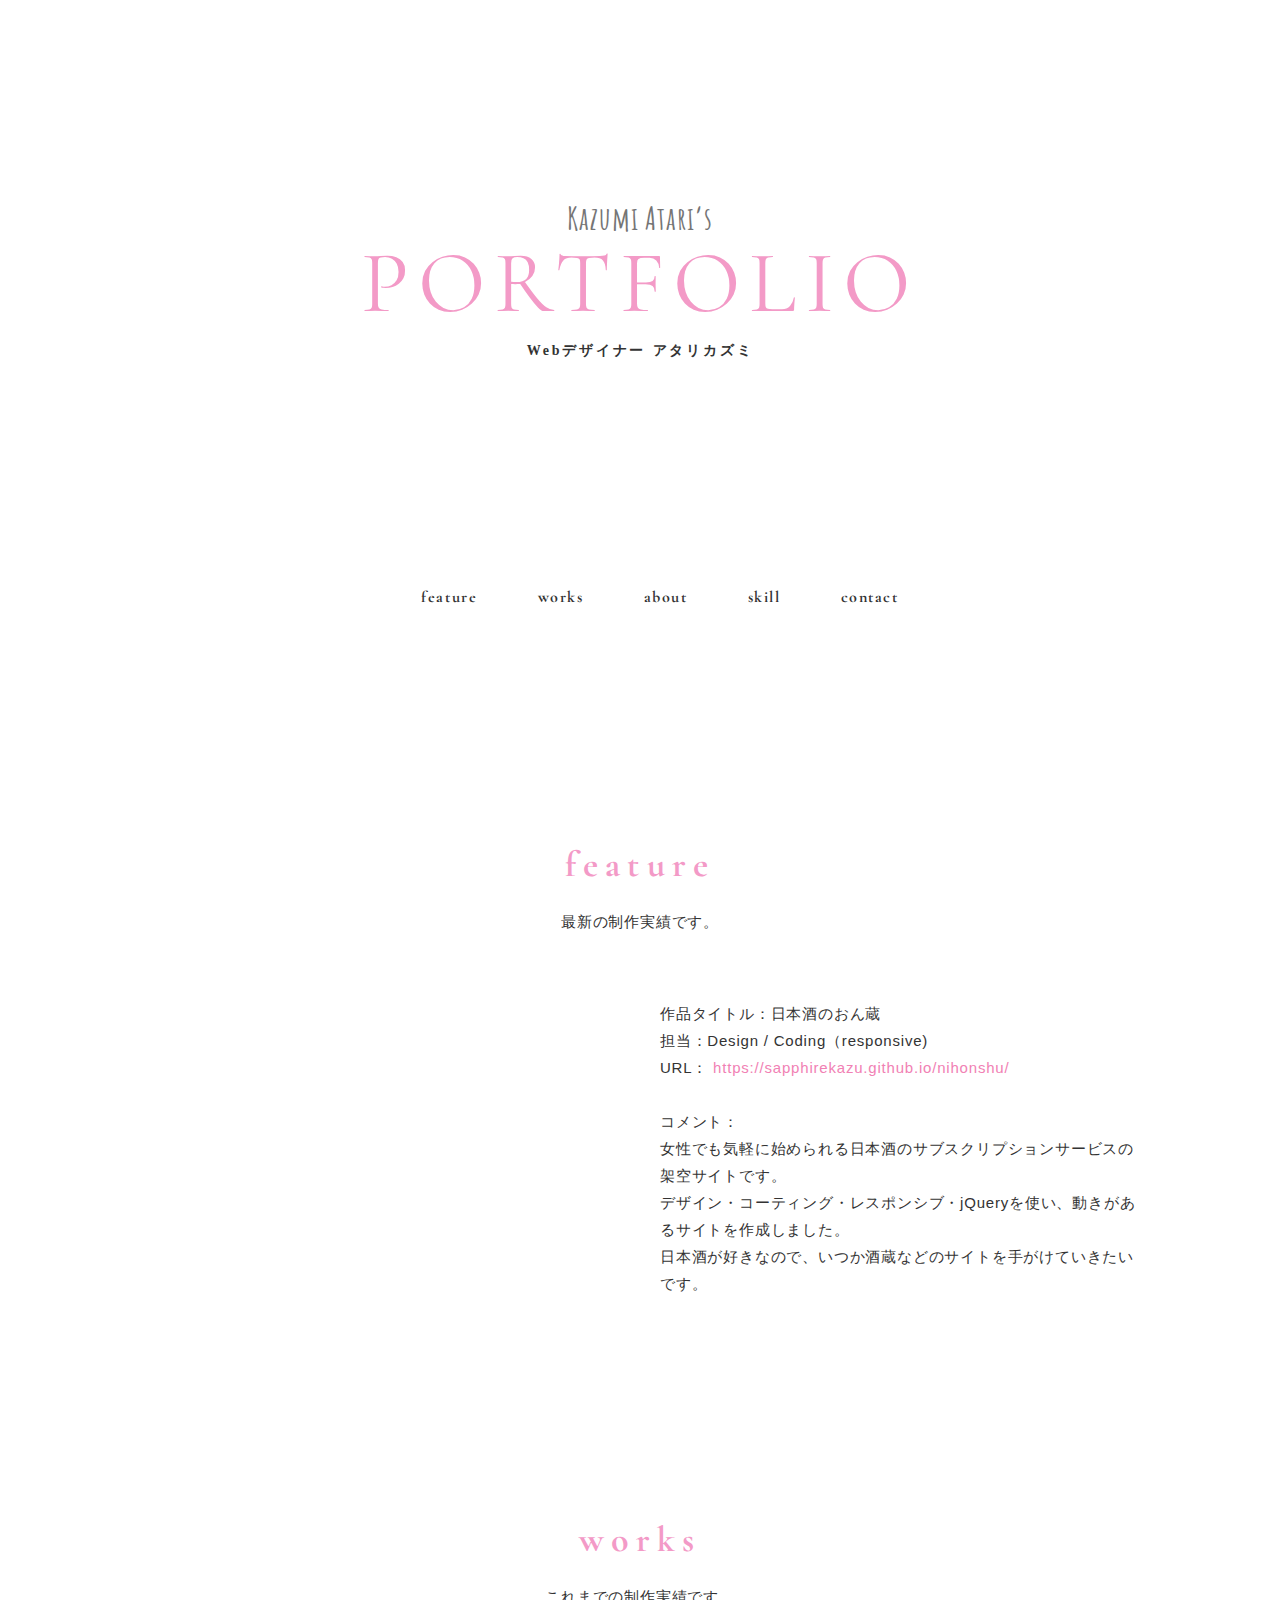
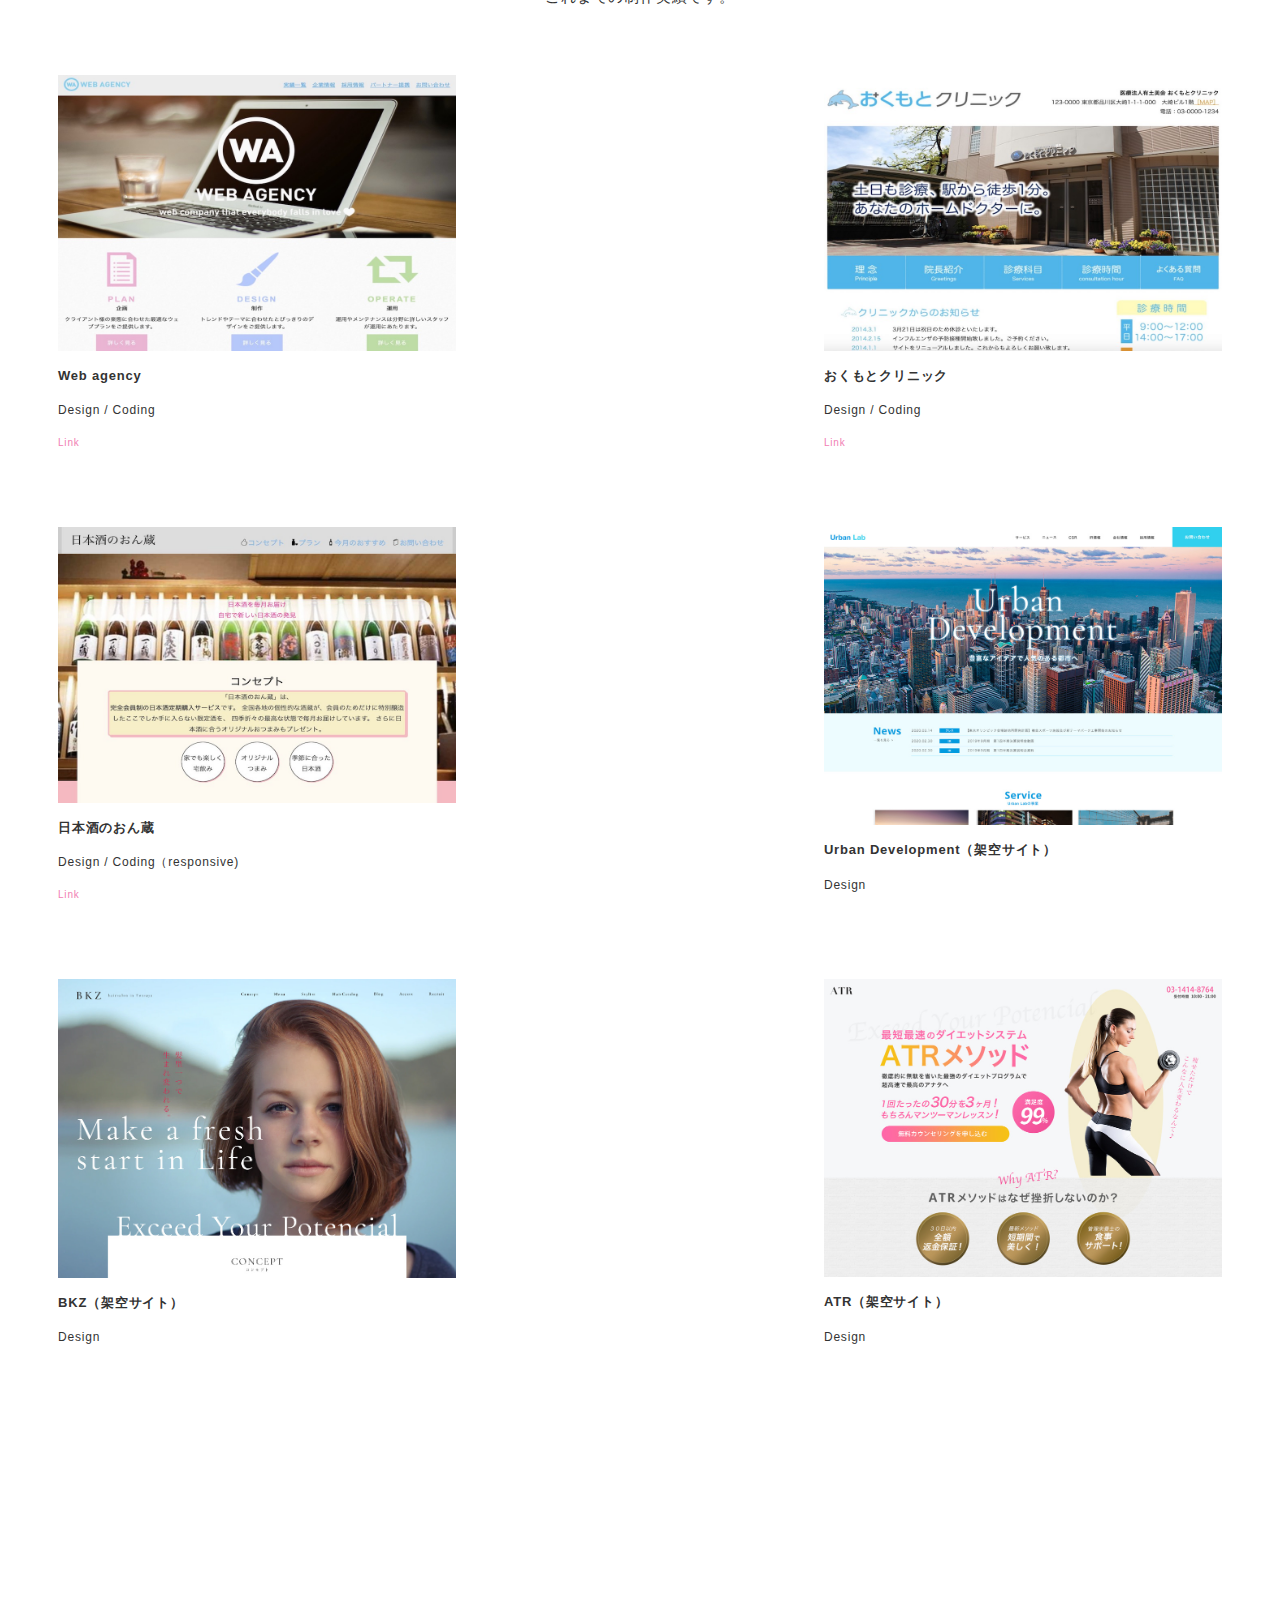
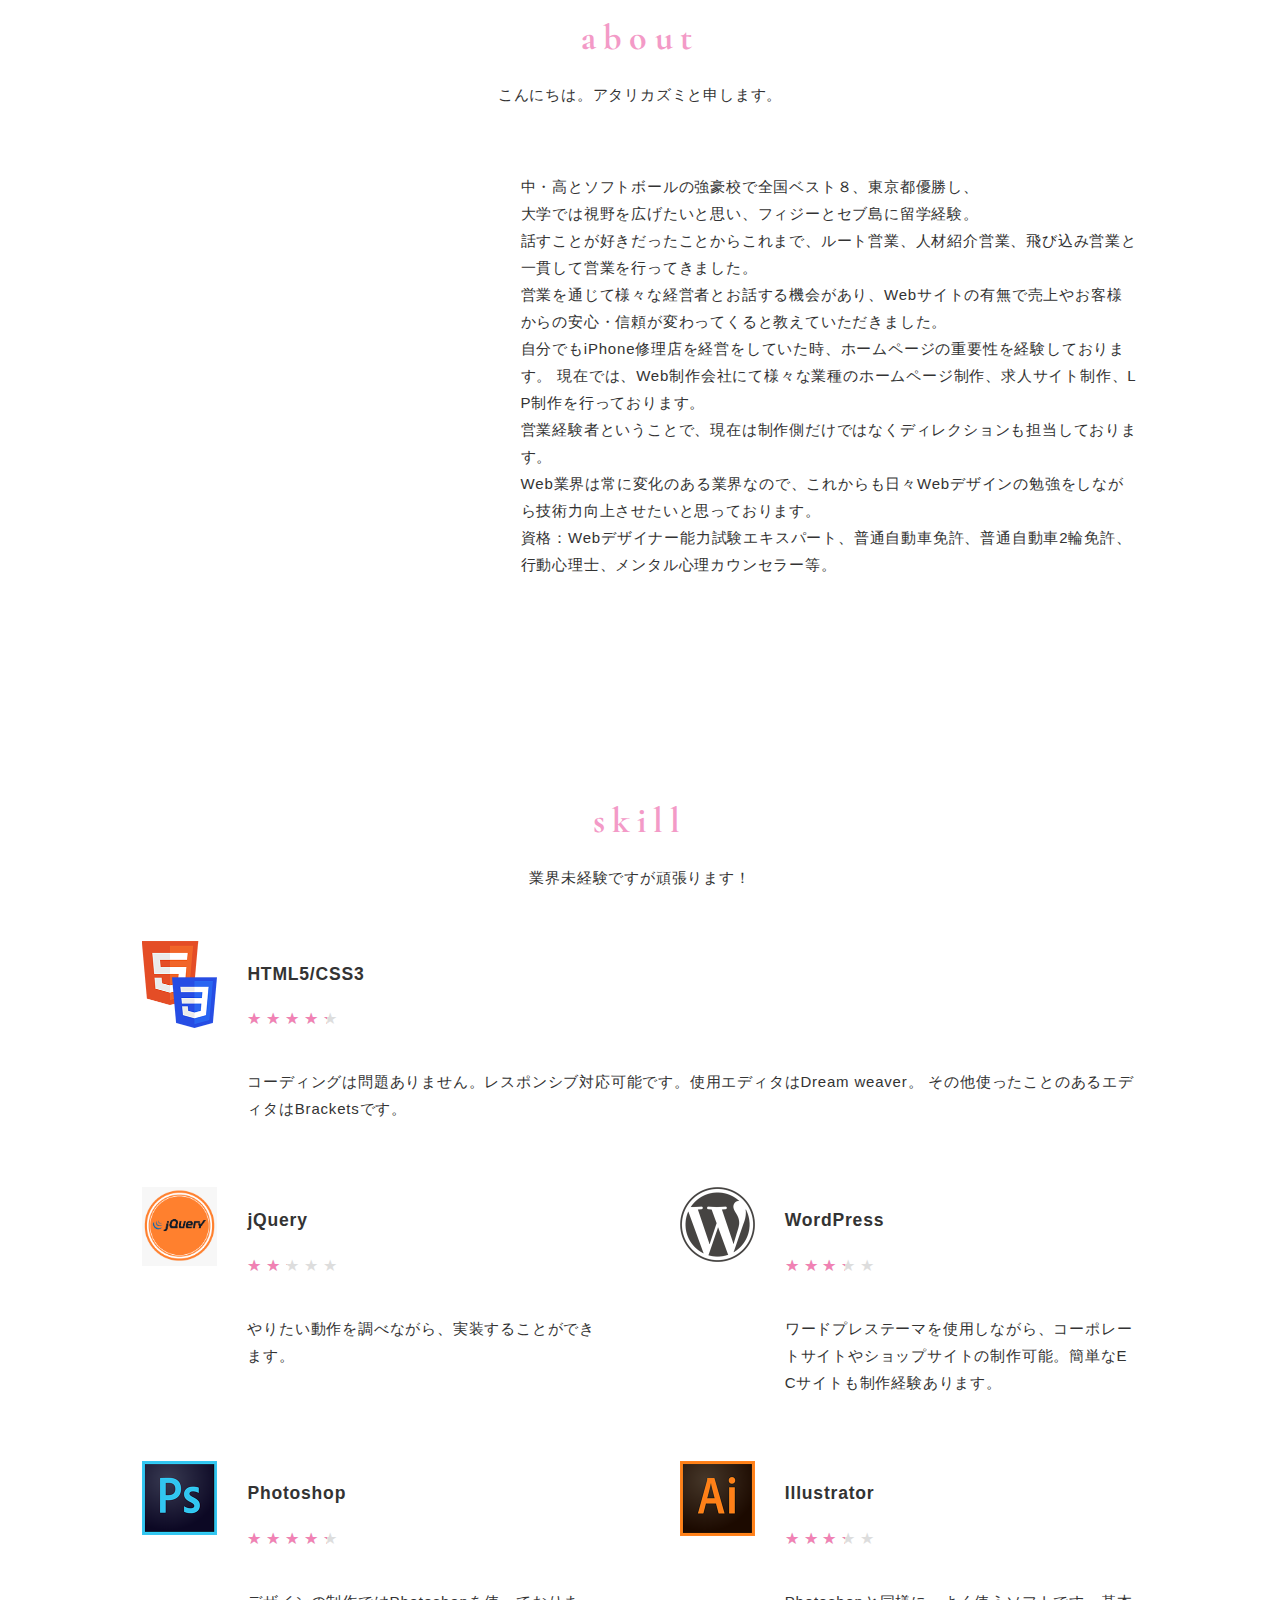
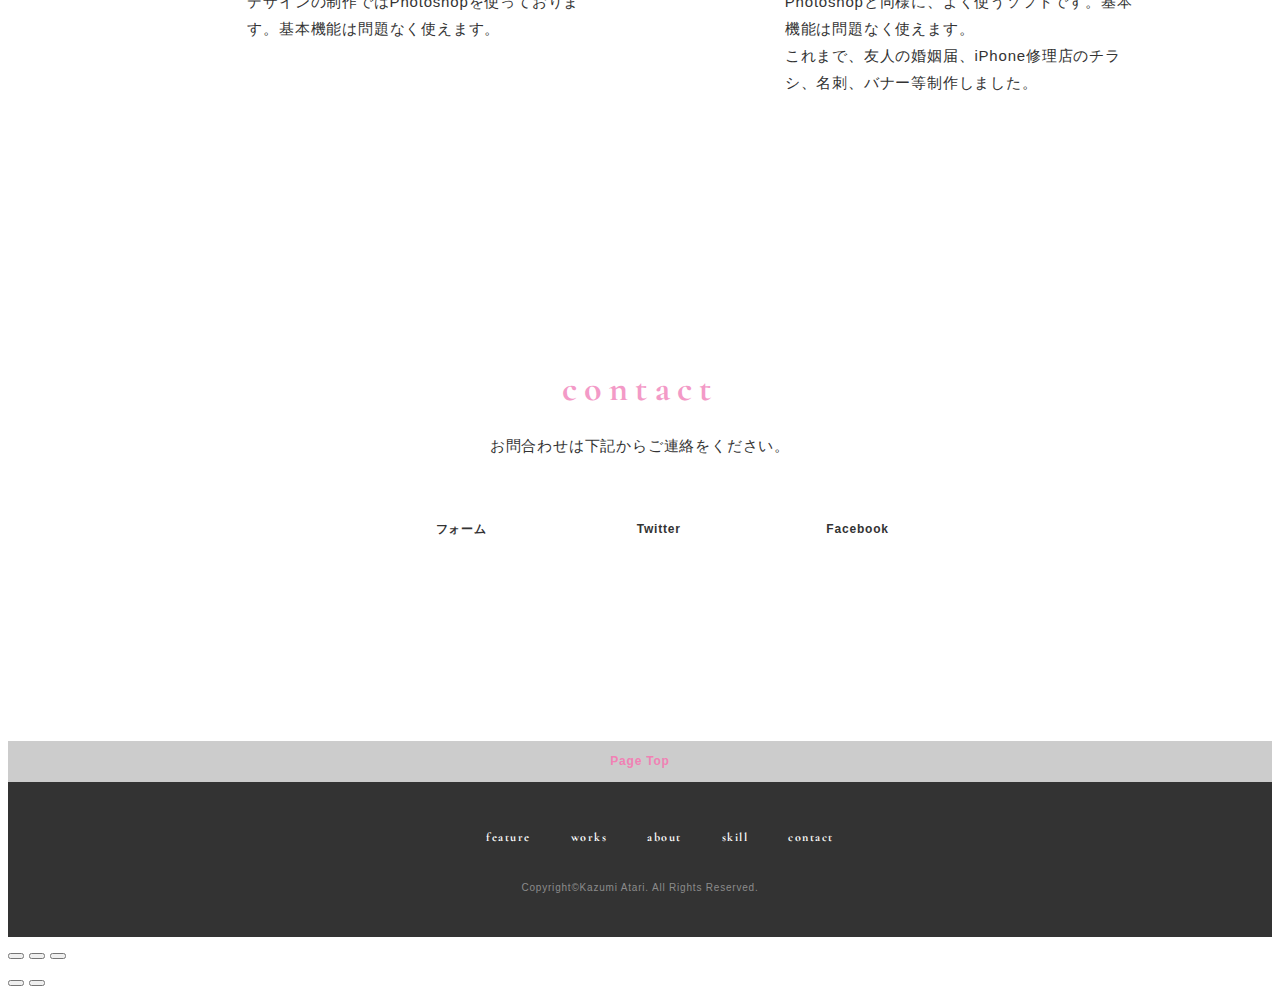
==== commit 67451538: "ポートフォリオサイトリンク先変更;" ====
--- a/index.html
+++ b/index.html
@@ -1,359 +1,366 @@
-<!DOCTYPE html>
-<html>
-
-<head>
-    <meta charset="utf-8">
-    <meta name="viewport" content="width=device-width,initial-scale=1.0,user-scalable=no">
-    <meta property='og:type' content='website'>
-    <meta property='og:title' content='Webデザイナーアタリカズミのポートフォリオ'>
-    <meta property='og:url' content='http://intp.site/100/kazumi-atari-portfolio/'>
-    <meta property='og:description' content='Webデザイナーアタリカズミのポートフォリオです。'>
-    <meta property="og:image" content="img/ogp.png">
-    <meta name="description" content="Webデザイナーアタリカズミのポートフォリオです。" />
-    <title>Webデザイナーアタリカズミ ポートフォリオ</title>
-    <link href="https://fonts.googleapis.com/css?family=Cormorant+Garamond&display=swap" rel="stylesheet">
-    <link href="https://fonts.googleapis.com/css?family=Amatic+SC&display=swap" rel="stylesheet">
-    <link href="css/reset.css" media="all" rel="stylesheet" type="text/css" />
-    <link href="css/photoswipe/photoswipe.css" media="all" rel="stylesheet" type="text/css" />
-    <link href="css/photoswipe/default-skin/default-skin.css" media="all" rel="stylesheet" type="text/css" />
-    <link href="css/style.css" media="all" rel="stylesheet" type="text/css" />
-    <link rel="shortcut icon" href="img/favicon.ico" />
-    <link rel="stylesheet" href="css/contact.css" />
-</head>
-
-<body>
-    <div id="wrapper">
-        <header id="header">
-            <h1 class="logo">
-                <span class="logo-name">Kazumi Atari’s</span>
-                <span class="logo-title">PORTFOLIO</span>
-                <span class="logo-desc">Webデザイナー アタリカズミ</span>
-            </h1>
-        </header>
-        <nav id="gnav">
-            <ul>
-                <li><a href="#feature">FEATURE</a></li>
-                <li><a href="#works">WORKS</a></li>
-                <li><a href="#about">ABOUT</a></li>
-                <li><a href="#skill">SKILL</a></li>
-                <li><a href="#contact">CONTACT</a></li>
-            </ul>
-        </nav>
-        <main id="contents">
-            <section class="section" id="feature">
-                <div class="inner">
-                    <div class="section-title-block">
-                        <h2 class="section-title">FEATURE</h2>
-                        <p class="section-desc">
-                            最新の制作実績です。
-                        </p>
-                    </div>
-                    <div class="two-column-wrapper">
-                        <div class="two-column-image">
-                            <a href="https://intp.site/100/nihonshu/">
-                                <img src="img/feature/feature1-1.jpg" alt="">
-                            </a>
-                        </div>
-                        <div class="two-column-desc">
-                            <p class="text">
-                                作品タイトル：日本酒のおん蔵<br> 担当：Design / Coding（responsive)
-                                <br> URL：
-                                <a href="https://intp.site/100/nihonshu/">https://intp.site/100/nihonshu/</a><br>
-                                <br> コメント：
-                                <br>女性でも気軽に始められる日本酒のサブスクリプションサービスの架空サイトです。<br>
-                                デザイン・コーティング・レスポンシブ・jQueryを使い、動きがあるサイトを作成しました。<br>
-                                日本酒が好きなので、いつか酒蔵などのサイトを手がけていきたいです。
-                            </p>
-                        </div>
-                    </div>
-                </div>
-            </section>
-            <section class="section" id="works">
-                <div class="inner">
-                    <div class="section-title-block">
-                        <h2 class="section-title">WORKS</h2>
-                        <div class="section-desc">
-                            <p class="text">
-                                これまでの制作実績です。</p>
-                        </div>
-                    </div>
-                    <div class="card-wrapper my-gallery">
-                        <figure class="card">
-                            <a href="img/works/work1-1.jpg" data-size="980x668" class="card-image">
-                                <img src="img/works/work1-1.jpg" alt="" />
-                            </a>
-                            <figcaption class="card-caption">
-                                <p class="card-caption-title">Web agency</p>
-                                <p class="card-caption-info">Design / Coding</p>
-                                <p class="card-caption-url"><a class="url-link" href="http://intp.site/100/webagency03/" target="_blank">Link</a></p>
-                            </figcaption>
-                        </figure>
-                        <figure class="card">
-                            <a href="img/works/work2-2.jpg" data-size="980x668" class="card-image">
-                                <img src="img/works/work2-2.jpg" alt="" />
-                            </a>
-                            <figcaption class="card-caption">
-                                <p class="card-caption-title">おくもとクリニック</p>
-                                <p class="card-caption-info">Design / Coding</p>
-                                <p class="card-caption-url"><a class="url-link" href="http://intp.site/100/okumoto02" target="_blank">Link</a></p>
-                            </figcaption>
-                        </figure>
-                        <figure class="card">
-                            <a href="img/works/work3-1.jpg" data-size="980x668" class="card-image">
-                                <img src="img/works/work3-1.jpg" alt="" />
-                            </a>
-                            <figcaption class="card-caption">
-                                <p class="card-caption-title">日本酒のおん蔵</p>
-                                <p class="card-caption-info">Design / Coding（responsive)<p>
-                                        <p class="card-caption-url"><a class="url-link" href="https://intp.site/100/nihonshu/" target="_blank">Link</a></p>
-                            </figcaption>
-                        </figure>
-                        <figure class="card">
-                            <a href="img/works/work4-2.jpg" data-size="980x668" class="card-image">
-                                <img src="img/works/work4-2.jpg" alt="" />
-                            </a>
-                            <figcaption class="card-caption">
-                                <p class="card-caption-title">Urban Development（架空サイト）</p>
-                                <p class="card-caption-info">Design</p>
-                                <p class="card-caption-url"></p>
-
-                            </figcaption>
-                        </figure>
-                        <figure class="card">
-                            <a href="img/works/work5-1.jpg" data-size="980x668" class="card-image">
-                                <img src="img/works/work5-1.jpg" alt="" />
-                            </a>
-                            <figcaption class="card-caption">
-                                <p class="card-caption-title">BKZ（架空サイト）</p>
-                                <p class="card-caption-info">Design </p>
-                                <p class="card-caption-url"></p>
-                            </figcaption>
-                        </figure>
-                        <figure class="card">
-                            <a href="img/works/work6-1.jpg" data-size="980x668" class="card-image">
-                                <img src="img/works/work6-1.jpg" alt="" />
-                            </a>
-                            <figcaption class="card-caption">
-                                <p class="card-caption-title">ATR（架空サイト）</p>
-                                <p class="card-caption-info">Design</p>
-                                <p class="card-caption-url"></p>
-                            </figcaption>
-                        </figure>
-
-                    </div>
-                </div>
-            </section>
-
-            <section class="section" id="about">
-                <div class="inner">
-                    <div class="section-title-block">
-                        <h2 class="section-title">ABOUT</h2>
-                        <p class="section-desc">
-                            こんにちは。アタリカズミと申します。
-                        </p>
-                    </div>
-                    <div class="two-column-wrapper">
-                        <div class="two-column-image">
-                            <img src="img/profile/myself1-1.jpg" alt="">
-                        </div>
-                        <div class="two-column-desc">
-                            <p class="text">
-                                中・高とソフトボールの強豪校で全国ベスト８、東京都優勝し、<br>大学では視野を広げたいと思い、フィジーとセブ島に留学経験。<br>話すことが好きだったことからこれまで、ルート営業、人材紹介営業、飛び込み営業と一貫して営業を行ってきました。<br>営業を通じて様々な経営者とお話する機会があり、Webサイトの有無で売上やお客様からの安心・信頼が変わってくると教えていただきました。<br>私自身、将来の働き方を考え直した時に、「Webサイト制作に携わりたい」と思うようになり、2019年11月から職業訓練校Webデザイン・ディレクション科に入校し、HTML、CSS、jQuery、Photoshop、Illustrator、XD、Dreamweaver等学んでおります。<br>Web業界は常に変化のある業界なので、これからも日々Webデザインの勉強をしながら働いていきたいと考えております。<br>
-                                資格：Webデザイナー能力試験エキスパート、普通自動車免許、普通自動車2輪免許、行動心理士、メンタル心理カウンセラー等。
-                            </p>
-                        </div>
-                    </div>
-                </div>
-            </section>
-            <section class="section" id="skill">
-                <div class="inner">
-                    <div class="section-title-block">
-                        <h2 class="section-title">SKILL</h2>
-                        <p class="section-desc">
-                            業界未経験ですが頑張ります！
-                        </p>
-                    </div>
-                    <div class="card-wrapper">
-                        <div class="card">
-                            <div class="skill-icon">
-                                <img src="img/skill/icon_html.png" alt="">
-                            </div>
-                            <div class="skill-desc">
-                                <h3 class="skill-desc-title">HTML5/CSS3</h3>
-                                <div class="rating">
-                                    <p class="rate rate3"></p>
-                                </div>
-                                <p class="text">基本的なコーディングは問題ありません。レスポンシブ対応は少しできます。使用エディタはBrackets。 その他使ったことのあるエディタはDream weaverです。</p>
-                            </div>
-                        </div>
-                        <div class="card">
-                            <div class="skill-icon">
-                                <img src="img/skill/icon_jQ.png" alt="">
-                            </div>
-                            <div class="skill-desc">
-                                <h3 class="skill-desc-title">jQuery</h3>
-                                <div class="rating">
-                                    <p class="rate rate2"></p>
-                                </div>
-                                <p class="text">やりたい動作を調べながら、実装することはできます。</p>
-                            </div>
-                        </div>
-                        <div class="card">
-                            <div class="skill-icon">
-                                <img src="img/skill/icon_wp.png" alt="">
-                            </div>
-                            <div class="skill-desc">
-                                <h3 class="skill-desc-title">WordPress</h3>
-                                <div class="rating">
-                                    <p class="rate rate1"></p>
-                                </div>
-                                <p class="text">学習中。(2020年3月現在)</p>
-                            </div>
-                        </div>
-                        <div class="card">
-                            <div class="skill-icon">
-                                <img src="img/skill/icon_ps.png" alt="">
-                            </div>
-                            <div class="skill-desc">
-                                <h3 class="skill-desc-title">Photoshop</h3>
-                                <div class="rating">
-                                    <p class="rate rate3"></p>
-                                </div>
-                                <p class="text">デザインの制作ではPhotoshopを使っております。基本機能は問題なく使えます。</p>
-                            </div>
-                        </div>
-                        <div class="card">
-                            <div class="skill-icon">
-                                <img src="img/skill/icon_ai.png" alt="">
-                            </div>
-                            <div class="skill-desc">
-                                <h3 class="skill-desc-title">Illustrator</h3>
-                                <div class="rating">
-                                    <p class="rate rate3"></p>
-                                </div>
-                                <p class="text">Photoshopと同様に、よく使うソフトです。基本機能は問題なく使えます。<br>これまで、友人の婚姻届、iPhone修理店のチラシ、名刺、バナー等制作しました。</p>
-                            </div>
-                        </div>
-                    </div>
-                </div>
-            </section>
-            <section class="section" id="contact">
-                <div class="inner">
-                    <div class="section-title-block">
-                        <h2 class="section-title">CONTACT</h2>
-                        <p class="section-desc">
-                            お問合わせは下記からご連絡をください。
-                        </p>
-                    </div>
-                    <div class="contact-wrapper">
-                        <div class="contact-list">
-                            <ul>
-                                <li><a href="contact.html"><img src="img/mailicon1.png" alt=""><span class="contact-list-desc">フォーム</span></a></li>
-                                <li><a href="https://twitter.com/9caratyotsuya" target="_blank"><img src="img/Twittericon2.png" alt=""><span class="contact-list-desc">Twitter</span></a></li>
-                                <li><a href="https://www.facebook.com/kazumi.fujimori.1" target="_blank"><img src="img/facebookicon2.png" alt=""><span class="contact-list-desc">Facebook</span></a></li>
-                            </ul>
-                        </div>
-                        <div class="loading hide"></div>
-                    </div>
-                </div>
-            </section>
-        </main>
-        <footer id="footer">
-            <div class="pageTop">
-
-                <a href="#header">
-                    <div id="js-pageTop">Page Top </div>
-                </a>
-
-            </div>
-            <div class="inner">
-                <nav class="footer-link">
-                    <ul>
-                        <li><a href="#feature">FEATURE</a></li>
-                        <li><a href="#works">WORKS</a></li>
-                        <li><a href="#about">ABOUT</a></li>
-                        <li><a href="#skill">SKILL</a></li>
-                        <li><a href="#contact">CONTACT</a></li>
-                    </ul>
-                </nav>
-                <p class="copyright">Copyright&copy;Kazumi Atari. All Rights Reserved.</p>
-            </div>
-        </footer>
-    </div>
-
-
-    <!-- Root element of PhotoSwipe. Must have class pswp. -->
-    <div class="pswp" tabindex="-1" role="dialog" aria-hidden="true">
-
-        <!-- Background of PhotoSwipe.
-           It's a separate element as animating opacity is faster than rgba(). -->
-        <div class="pswp__bg"></div>
-
-        <!-- Slides wrapper with overflow:hidden. -->
-        <div class="pswp__scroll-wrap">
-
-            <!-- Container that holds slides.
-              PhotoSwipe keeps only 3 of them in the DOM to save memory.
-              Don't modify these 3 pswp__item elements, data is added later on. -->
-            <div class="pswp__container">
-                <div class="pswp__item"></div>
-                <div class="pswp__item"></div>
-                <div class="pswp__item"></div>
-            </div>
-
-            <!-- Default (PhotoSwipeUI_Default) interface on top of sliding area. Can be changed. -->
-            <div class="pswp__ui pswp__ui--hidden">
-
-                <div class="pswp__top-bar">
-
-                    <!--  Controls are self-explanatory. Order can be changed. -->
-
-                    <div class="pswp__counter"></div>
-
-                    <button class="pswp__button pswp__button--close" title="Close (Esc)"></button>
-
-
-
-                    <button class="pswp__button pswp__button--fs" title="Toggle fullscreen"></button>
-
-                    <button class="pswp__button pswp__button--zoom" title="Zoom in/out"></button>
-
-                    <!-- Preloader demo http://codepen.io/dimsemenov/pen/yyBWoR -->
-                    <!-- element will get class pswp__preloader--active when preloader is running -->
-                    <div class="pswp__preloader">
-                        <div class="pswp__preloader__icn">
-                            <div class="pswp__preloader__cut">
-                                <div class="pswp__preloader__donut"></div>
-                            </div>
-                        </div>
-                    </div>
-                </div>
-
-                <div class="pswp__share-modal pswp__share-modal--hidden pswp__single-tap">
-                    <div class="pswp__share-tooltip"></div>
-                </div>
-
-                <button class="pswp__button pswp__button--arrow--left" title="Previous (arrow left)">
-                </button>
-
-                <button class="pswp__button pswp__button--arrow--right" title="Next (arrow right)">
-                </button>
-
-                <div class="pswp__caption">
-                    <div class="pswp__caption__center"></div>
-                </div>
-
-            </div>
-
-        </div>
-
-
-    </div>
-    <script src="https://ajax.googleapis.com/ajax/libs/jquery/1.12.4/jquery.min.js"></script>
-    <script type='text/javascript' src="js/photoswipe/photoswipe.min.js"></script>
-    <script type='text/javascript' src="js/photoswipe/photoswipe-ui-default.js"></script>
-    <script type='text/javascript' src="js/photoswipe/photoswipe_setup.js"></script>
-    <script type='text/javascript' src="js/script.js"></script>
-</body>
-
-</html>
+<!DOCTYPE html>
+<html>
+
+<head>
+    <meta charset="utf-8">
+    <meta name="viewport" content="width=device-width,initial-scale=1.0,user-scalable=no">
+    <meta property='og:type' content='website'>
+    <meta property='og:title' content='Webデザイナーアタリカズミのポートフォリオ'>
+    <meta property='og:url' content='https://sapphirekazu.github.io/portfolio/'>
+    <meta property='og:description' content='Webデザイナーアタリカズミのポートフォリオです。'>
+    <meta property="og:image" content="img/ogp.png">
+    <meta name="description" content="Webデザイナーアタリカズミのポートフォリオです。" />
+    <title>Webデザイナーアタリカズミ ポートフォリオ</title>
+    <link href="https://fonts.googleapis.com/css?family=Cormorant+Garamond&display=swap" rel="stylesheet">
+    <link href="https://fonts.googleapis.com/css?family=Amatic+SC&display=swap" rel="stylesheet">
+    <link href="css/reset.css" media="all" rel="stylesheet" type="text/css" />
+    <link href="css/photoswipe/photoswipe.css" media="all" rel="stylesheet" type="text/css" />
+    <link href="css/photoswipe/default-skin/default-skin.css" media="all" rel="stylesheet" type="text/css" />
+    <link href="css/style.css" media="all" rel="stylesheet" type="text/css" />
+    <link rel="shortcut icon" href="img/favicon.ico" />
+    <link rel="stylesheet" href="css/contact.css" />
+</head>
+
+<body>
+    <div id="wrapper">
+        <header id="header">
+            <h1 class="logo">
+                <span class="logo-name">Kazumi Atari’s</span>
+                <span class="logo-title">PORTFOLIO</span>
+                <span class="logo-desc">Webデザイナー アタリカズミ</span>
+            </h1>
+        </header>
+        <nav id="gnav">
+            <ul>
+                <li><a href="#feature">FEATURE</a></li>
+                <li><a href="#works">WORKS</a></li>
+                <li><a href="#about">ABOUT</a></li>
+                <li><a href="#skill">SKILL</a></li>
+                <li><a href="#contact">CONTACT</a></li>
+            </ul>
+        </nav>
+        <main id="contents">
+            <section class="section" id="feature">
+                <div class="inner">
+                    <div class="section-title-block">
+                        <h2 class="section-title">FEATURE</h2>
+                        <p class="section-desc">
+                            最新の制作実績です。
+                        </p>
+                    </div>
+                    <div class="two-column-wrapper">
+                        <div class="two-column-image">
+                            <a href="https://sapphirekazu.github.io/nihonshu/">
+                                <img src="img/feature/feature1-1.jpg" alt="">
+                            </a>
+                        </div>
+                        <div class="two-column-desc">
+                            <p class="text">
+                                作品タイトル：日本酒のおん蔵<br> 担当：Design / Coding（responsive)
+                                <br> URL：
+                                <a href="https://sapphirekazu.github.io/nihonshu/">https://sapphirekazu.github.io/nihonshu/</a><br>
+                                <br> コメント：
+                                <br>女性でも気軽に始められる日本酒のサブスクリプションサービスの架空サイトです。<br>
+                                デザイン・コーティング・レスポンシブ・jQueryを使い、動きがあるサイトを作成しました。<br>
+                                日本酒が好きなので、いつか酒蔵などのサイトを手がけていきたいです。
+                            </p>
+                        </div>
+                    </div>
+                </div>
+            </section>
+            <section class="section" id="works">
+                <div class="inner">
+                    <div class="section-title-block">
+                        <h2 class="section-title">WORKS</h2>
+                        <div class="section-desc">
+                            <p class="text">
+                                これまでの制作実績です。</p>
+                        </div>
+                    </div>
+                    <div class="card-wrapper my-gallery">
+                        <figure class="card">
+                            <a href="img/work1-1.jpg" data-size="980x668" class="card-image">
+                                <img src="img/work1-1.jpg" alt="" />
+                            </a>
+                            <figcaption class="card-caption">
+                                <p class="card-caption-title">Web agency</p>
+                                <p class="card-caption-info">Design / Coding</p>
+                                <p class="card-caption-url"><a class="url-link" href="webagency_hp/index.html" target="_blank">Link</a></p>
+                            </figcaption>
+                        </figure>
+                        <figure class="card">
+                            <a href="img/work2-2.jpg" data-size="980x668" class="card-image">
+                                <img src="img/work2-2.jpg" alt="" />
+                            </a>
+                            <figcaption class="card-caption">
+                                <p class="card-caption-title">おくもとクリニック</p>
+                                <p class="card-caption-info">Design / Coding</p>
+                                <p class="card-caption-url"><a class="url-link" href="okumoto_clinic/index.html" target="_blank">Link</a></p>
+                            </figcaption>
+                        </figure>
+                        <figure class="card">
+                            <a href="img/work3-1.jpg" data-size="980x668" class="card-image">
+                                <img src="img/work3-1.jpg" alt="" />
+                            </a>
+                            <figcaption class="card-caption">
+                                <p class="card-caption-title">日本酒のおん蔵</p>
+                                <p class="card-caption-info">Design / Coding（responsive)</p>
+                                        <p class="card-caption-url"><a class="url-link" href="https://sapphirekazu.github.io/nihonshu/index.html" target="_blank">Link</a></p>
+                            </figcaption>
+                        </figure>
+                        <figure class="card">
+                            <a href="img/work4-2.jpg" data-size="980x668" class="card-image">
+                                <img src="img/work4-2.jpg" alt="" />
+                            </a>
+                            <figcaption class="card-caption">
+                                <p class="card-caption-title">Urban Development（架空サイト）</p>
+                                <p class="card-caption-info">Design</p>
+                                <p class="card-caption-url"></p>
+
+                            </figcaption>
+                        </figure>
+                        <figure class="card">
+                            <a href="img/work5-1.jpg" data-size="980x668" class="card-image">
+                                <img src="img/work5-1.jpg" alt="" />
+                            </a>
+                            <figcaption class="card-caption">
+                                <p class="card-caption-title">BKZ（架空サイト）</p>
+                                <p class="card-caption-info">Design </p>
+                                <p class="card-caption-url"></p>
+                            </figcaption>
+                        </figure>
+                        <figure class="card">
+                            <a href="img/work6-1.jpg" data-size="980x668" class="card-image">
+                                <img src="img/work6-1.jpg" alt="" />
+                            </a>
+                            <figcaption class="card-caption">
+                                <p class="card-caption-title">ATR（架空サイト）</p>
+                                <p class="card-caption-info">Design</p>
+                                <p class="card-caption-url"></p>
+                            </figcaption>
+                        </figure>
+
+                    </div>
+                </div>
+            </section>
+
+            <section class="section" id="about">
+                <div class="inner">
+                    <div class="section-title-block">
+                        <h2 class="section-title">ABOUT</h2>
+                        <p class="section-desc">
+                            こんにちは。アタリカズミと申します。
+                        </p>
+                    </div>
+                    <div class="two-column-wrapper">
+                        <div class="two-column-image">
+                            <img src="img/profile/myself1-1.jpg" alt="">
+                        </div>
+                        <div class="two-column-desc">
+                            <p class="text">
+                                中・高とソフトボールの強豪校で全国ベスト８、東京都優勝し、<br>
+								大学では視野を広げたいと思い、フィジーとセブ島に留学経験。<br>
+								話すことが好きだったことからこれまで、ルート営業、人材紹介営業、飛び込み営業と一貫して営業を行ってきました。<br>
+								営業を通じて様々な経営者とお話する機会があり、Webサイトの有無で売上やお客様からの安心・信頼が変わってくると教えていただきました。<br>
+								自分でもiPhone修理店を経営をしていた時、ホームページの重要性を経験しております。
+								現在では、Web制作会社にて様々な業種のホームページ制作、求人サイト制作、LP制作を行っております。<br>
+								営業経験者ということで、現在は制作側だけではなくディレクションも担当しております。<br>
+								Web業界は常に変化のある業界なので、これからも日々Webデザインの勉強をしながら技術力向上させたいと思っております。<br>
+                                資格：Webデザイナー能力試験エキスパート、普通自動車免許、普通自動車2輪免許、行動心理士、メンタル心理カウンセラー等。
+                            </p>
+                        </div>
+                    </div>
+                </div>
+            </section>
+            <section class="section" id="skill">
+                <div class="inner">
+                    <div class="section-title-block">
+                        <h2 class="section-title">SKILL</h2>
+                        <p class="section-desc">
+                            業界未経験ですが頑張ります！
+                        </p>
+                    </div>
+                    <div class="card-wrapper">
+                        <div class="card">
+                            <div class="skill-icon">
+                                <img src="img/icon_html.png" alt="">
+                            </div>
+                            <div class="skill-desc">
+                                <h3 class="skill-desc-title">HTML5/CSS3</h3>
+                                <div class="rating">
+                                    <p class="rate rate4"></p>
+                                </div>
+                                <p class="text">コーディングは問題ありません。レスポンシブ対応可能です。使用エディタはDream weaver。 その他使ったことのあるエディタはBracketsです。</p>
+                            </div>
+                        </div>
+                        <div class="card">
+                            <div class="skill-icon">
+                                <img src="img/icon_jQ.png" alt="">
+                            </div>
+                            <div class="skill-desc">
+                                <h3 class="skill-desc-title">jQuery</h3>
+                                <div class="rating">
+                                    <p class="rate rate2"></p>
+                                </div>
+                                <p class="text">やりたい動作を調べながら、実装することができます。</p>
+                            </div>
+                        </div>
+                        <div class="card">
+                            <div class="skill-icon">
+                                <img src="img/icon_wp.png" alt="">
+                            </div>
+                            <div class="skill-desc">
+                                <h3 class="skill-desc-title">WordPress</h3>
+                                <div class="rating">
+                                    <p class="rate rate3"></p>
+                                </div>
+                                <p class="text">ワードプレステーマを使用しながら、コーポレートサイトやショップサイトの制作可能。簡単なECサイトも制作経験あります。</p>
+                            </div>
+                        </div>
+                        <div class="card">
+                            <div class="skill-icon">
+                                <img src="img/icon_ps.png" alt="">
+                            </div>
+                            <div class="skill-desc">
+                                <h3 class="skill-desc-title">Photoshop</h3>
+                                <div class="rating">
+                                    <p class="rate rate4"></p>
+                                </div>
+                                <p class="text">デザインの制作ではPhotoshopを使っております。基本機能は問題なく使えます。</p>
+                            </div>
+                        </div>
+                        <div class="card">
+                            <div class="skill-icon">
+                                <img src="img/icon_ai.png" alt="">
+                            </div>
+                            <div class="skill-desc">
+                                <h3 class="skill-desc-title">Illustrator</h3>
+                                <div class="rating">
+                                    <p class="rate rate3"></p>
+                                </div>
+                                <p class="text">Photoshopと同様に、よく使うソフトです。基本機能は問題なく使えます。<br>これまで、友人の婚姻届、iPhone修理店のチラシ、名刺、バナー等制作しました。</p>
+                            </div>
+                        </div>
+                    </div>
+                </div>
+            </section>
+            <section class="section" id="contact">
+                <div class="inner">
+                    <div class="section-title-block">
+                        <h2 class="section-title">CONTACT</h2>
+                        <p class="section-desc">
+                            お問合わせは下記からご連絡をください。
+                        </p>
+                    </div>
+                    <div class="contact-wrapper">
+                        <div class="contact-list">
+                            <ul>
+                                <li><a href="contact.html"><img src="img/mailicon1.png" alt=""><span class="contact-list-desc">フォーム</span></a></li>
+                                <li><a href="https://twitter.com/9caratyotsuya" target="_blank"><img src="img/Twittericon2.png" alt=""><span class="contact-list-desc">Twitter</span></a></li>
+                                <li><a href="https://www.facebook.com/kazumi.fujimori.1" target="_blank"><img src="img/facebookicon2.png" alt=""><span class="contact-list-desc">Facebook</span></a></li>
+                            </ul>
+                        </div>
+                        <div class="loading hide"></div>
+                    </div>
+                </div>
+            </section>
+        </main>
+        <footer id="footer">
+            <div class="pageTop">
+
+                <a href="#header">
+                    <div id="js-pageTop">Page Top </div>
+                </a>
+
+            </div>
+            <div class="inner">
+                <nav class="footer-link">
+                    <ul>
+                        <li><a href="#feature">FEATURE</a></li>
+                        <li><a href="#works">WORKS</a></li>
+                        <li><a href="#about">ABOUT</a></li>
+                        <li><a href="#skill">SKILL</a></li>
+                        <li><a href="#contact">CONTACT</a></li>
+                    </ul>
+                </nav>
+                <p class="copyright">Copyright&copy;Kazumi Atari. All Rights Reserved.</p>
+            </div>
+        </footer>
+    </div>
+
+
+    <!-- Root element of PhotoSwipe. Must have class pswp. -->
+    <div class="pswp" tabindex="-1" role="dialog" aria-hidden="true">
+
+        <!-- Background of PhotoSwipe.
+           It's a separate element as animating opacity is faster than rgba(). -->
+        <div class="pswp__bg"></div>
+
+        <!-- Slides wrapper with overflow:hidden. -->
+        <div class="pswp__scroll-wrap">
+
+            <!-- Container that holds slides.
+              PhotoSwipe keeps only 3 of them in the DOM to save memory.
+              Don't modify these 3 pswp__item elements, data is added later on. -->
+            <div class="pswp__container">
+                <div class="pswp__item"></div>
+                <div class="pswp__item"></div>
+                <div class="pswp__item"></div>
+            </div>
+
+            <!-- Default (PhotoSwipeUI_Default) interface on top of sliding area. Can be changed. -->
+            <div class="pswp__ui pswp__ui--hidden">
+
+                <div class="pswp__top-bar">
+
+                    <!--  Controls are self-explanatory. Order can be changed. -->
+
+                    <div class="pswp__counter"></div>
+
+                    <button class="pswp__button pswp__button--close" title="Close (Esc)"></button>
+
+
+
+                    <button class="pswp__button pswp__button--fs" title="Toggle fullscreen"></button>
+
+                    <button class="pswp__button pswp__button--zoom" title="Zoom in/out"></button>
+
+                    <!-- Preloader demo http://codepen.io/dimsemenov/pen/yyBWoR -->
+                    <!-- element will get class pswp__preloader--active when preloader is running -->
+                    <div class="pswp__preloader">
+                        <div class="pswp__preloader__icn">
+                            <div class="pswp__preloader__cut">
+                                <div class="pswp__preloader__donut"></div>
+                            </div>
+                        </div>
+                    </div>
+                </div>
+
+                <div class="pswp__share-modal pswp__share-modal--hidden pswp__single-tap">
+                    <div class="pswp__share-tooltip"></div>
+                </div>
+
+                <button class="pswp__button pswp__button--arrow--left" title="Previous (arrow left)">
+                </button>
+
+                <button class="pswp__button pswp__button--arrow--right" title="Next (arrow right)">
+                </button>
+
+                <div class="pswp__caption">
+                    <div class="pswp__caption__center"></div>
+                </div>
+
+            </div>
+
+        </div>
+
+
+    </div>
+    <script src="https://ajax.googleapis.com/ajax/libs/jquery/1.12.4/jquery.min.js"></script>
+    <script type='text/javascript' src="js/photoswipe/photoswipe.min.js"></script>
+    <script type='text/javascript' src="js/photoswipe/photoswipe-ui-default.js"></script>
+    <script type='text/javascript' src="js/photoswipe/photoswipe_setup.js"></script>
+    <script type='text/javascript' src="js/script.js"></script>
+</body>
+
+</html>
